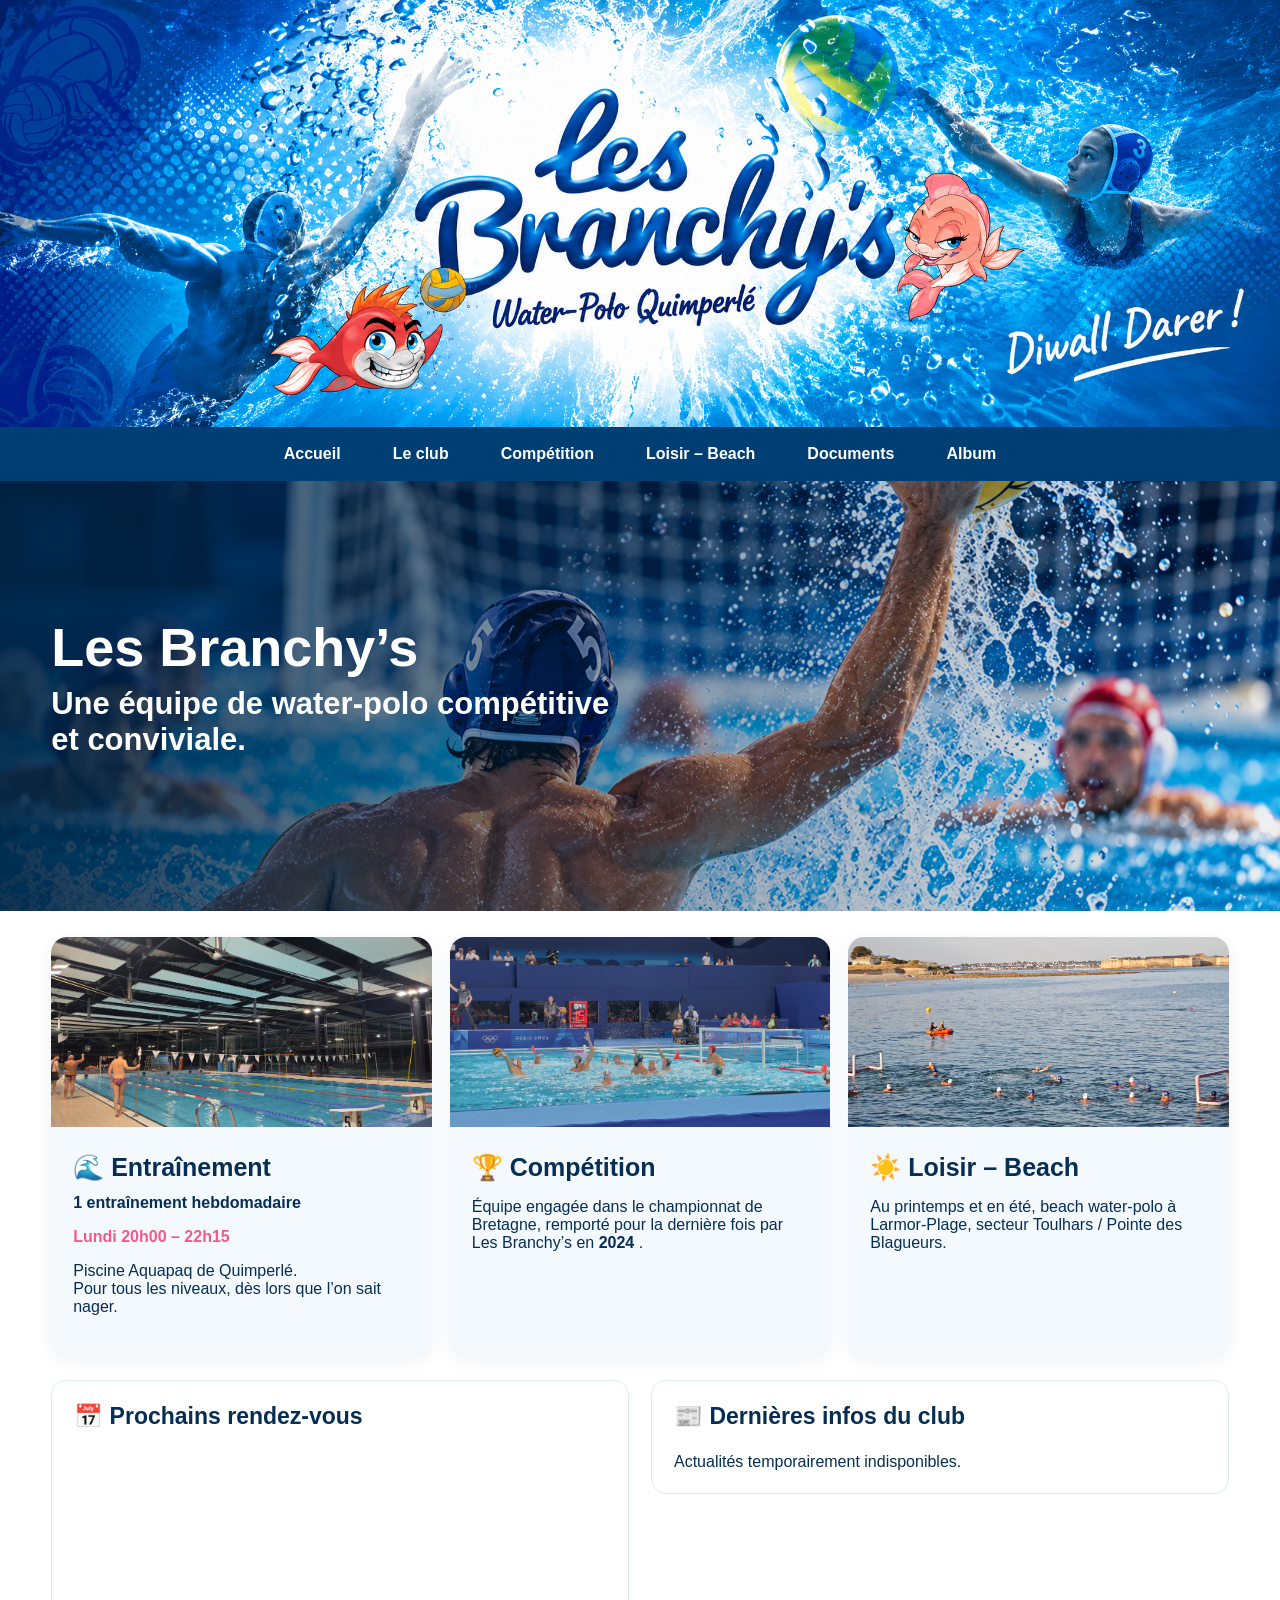
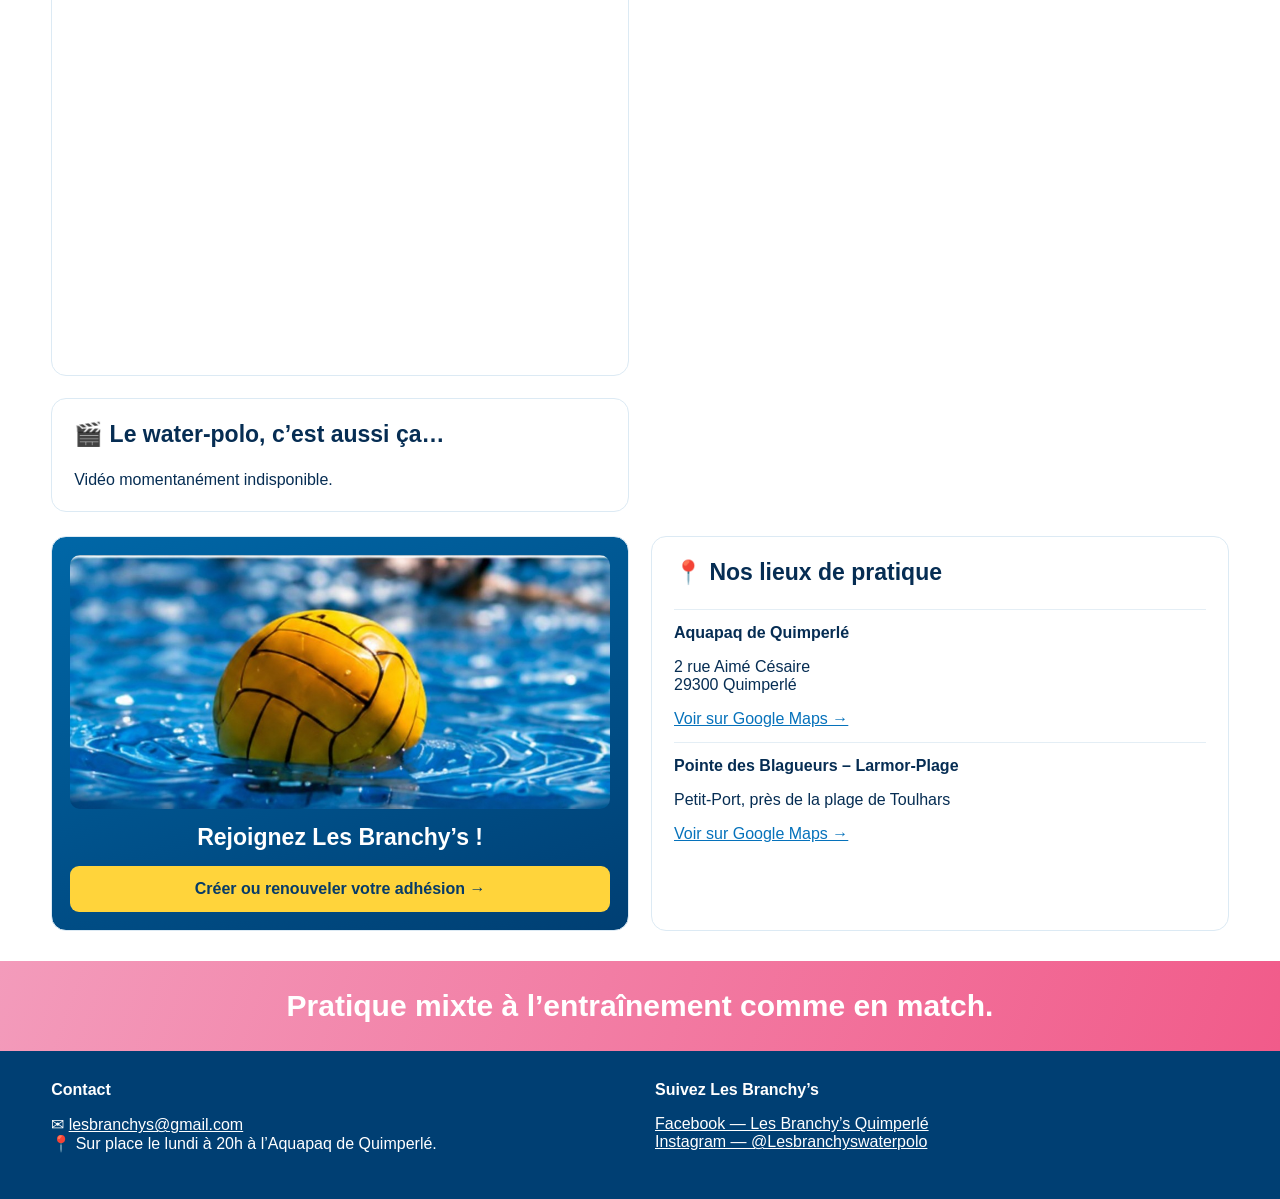
==== index.html @ c8ca09ff "Add files via upload" ====
<!DOCTYPE html>

<html lang="fr">
<head>
<meta charset="utf-8"/>
<meta content="width=device-width,initial-scale=1" name="viewport"/>
<title>
   Accueil | Les Branchy's
  </title>
<meta content="Les Branchy's, club de water-polo à Quimperlé." name="description"/>
<link href="style.css?v=8" rel="stylesheet"/>
<style>
   /* Actualités et agenda sur la page d'accueil */
.branchys-home-grid{display:grid;grid-template-columns:minmax(0,1fr) minmax(0,1fr);gap:22px;margin:24px 0;align-items:start}
.branchys-home-grid>.panel{min-width:0;box-sizing:border-box}
.branchys-calendar iframe{display:block;max-width:100%}
.branchys-left-column{display:flex;flex-direction:column;gap:22px;min-width:0}
.branchys-video-frame{width:100%;aspect-ratio:16/9;border:0;border-radius:10px;display:block}
.branchys-video-link{display:block;padding:22px;border-radius:10px;background:#edf5fb;color:#073c70;font-weight:700;text-align:center;overflow-wrap:anywhere}
.branchys-video-note{font-size:.92rem;color:#4d6275}
.branchys-news-entry{padding:14px 0;border-bottom:1px solid rgba(100,100,100,.18)}
.branchys-news-entry:last-child{border-bottom:0}
.branchys-news-date{font-size:.85rem;color:#a62672;font-weight:700;margin-bottom:5px}
.branchys-news-title{font-size:1.08rem;font-weight:750;margin:0 0 7px}
.branchys-news-text{margin:0;white-space:pre-line;overflow-wrap:anywhere;line-height:1.5}
@media(max-width:750px){.branchys-home-grid{grid-template-columns:minmax(0,1fr)}}
  
/* Carte adhésion compacte : moitié de la largeur originale */
.branchys-home-bottom{grid-template-columns:minmax(0,1fr) minmax(0,1fr);align-items:stretch}
.branchys-join-compact{width:100%;max-width:100%;justify-self:center;box-sizing:border-box;padding:18px;display:flex;flex-direction:column;align-items:stretch;text-align:center}
.branchys-join-compact h3{font-size:clamp(1.1rem,1.8vw,1.5rem);line-height:1.25;margin:14px 0}
.branchys-join-compact img{width:100%;height:165px;object-fit:cover;object-position:center;border-radius:10px}.branchys-join-compact .btn{display:inline-block;font-size:1rem;padding:13px 16px;line-height:1.3;white-space:normal;margin-top:auto}
@media(max-width:750px){.branchys-home-bottom{grid-template-columns:minmax(0,1fr)}.branchys-join-compact{width:100%;min-width:0}}
</style>
<meta content="website" property="og:type"/><meta content="fr_FR" property="og:locale"/><meta content="Les Branchy’s" property="og:site_name"/><meta content="Les Branchy’s – Water-Polo Quimperlé" property="og:title"/><meta content="Une équipe de water-polo compétitive et conviviale. Actualités, calendrier des matchs et inscriptions du club." property="og:description"/><meta content="https://lesbranchys.github.io/branchys-site/" property="og:url"/><meta content="https://lesbranchys.github.io/branchys-site/bandeau.png" property="og:image"/><meta content="Bandeau du club Les Branchy’s Water-Polo Quimperlé" property="og:image:alt"/><meta content="summary_large_image" name="twitter:card"/></head>
<body>
<div class="banner">
<img alt="Les Branchy’s Water-Polo Quimperlé, Diwall Darer !" src="bandeau.png?v=8"/>
</div>
<div class="top">
<div class="menu" onclick="menu()">
    ☰ Menu
   </div>
<nav class="nav">
<a href="index.html">
     Accueil
    </a>
<a href="club.html">
     Le club
    </a>
<a href="competition.html">
     Compétition
    </a>
<a href="loisir-beach.html">
     Loisir – Beach
    </a>
<a href="documents.html">
     Documents
    </a>
<a href="album.html">
     Album
    </a>
</nav>
</div>
<section class="hero">
<img alt="Joueur de water-polo tenant un ballon jaune" class="hero-photo" src="waterpolo-hero.png?v=8"/>
<div class="inner">
<h1>
     Les Branchy’s
    </h1>
<h2>
     Une équipe de water-polo compétitive et conviviale.
    </h2>
</div>
</section>
<main class="wrap">
<section class="cards">
<article class="card">
<img src="aquapaq.jpg?v=2"/>
<div class="txt">
<h3>
       🌊 Entraînement
      </h3>
<b>
       1 entraînement hebdomadaire
      </b>
<p class="pink">
       Lundi 20h00 – 22h15
      </p>
<p>
       Piscine Aquapaq de Quimperlé.
       <br/>
       Pour tous les niveaux, dès lors que l’on sait nager.
      </p>
</div>
</article>
<article class="card">
<img src="competition.jpg"/>
<div class="txt">
<h3>
       🏆 Compétition
      </h3>
<p>
       Équipe engagée dans le championnat de Bretagne, remporté pour la dernière fois par Les Branchy’s en
       <b>
        2024
       </b>
       .
      </p>
</div>
</article>
<article class="card">
<img src="plage.jpg"/>
<div class="txt">
<h3>
       ☀️ Loisir – Beach
      </h3>
<p>
       Au printemps et en été, beach water-polo à Larmor-Plage, secteur Toulhars / Pointe des Blagueurs.
      </p>
</div>
</article>
</section>
<section aria-label="Agenda et actualités" class="branchys-home-grid">
<div class="branchys-left-column">
<div class="panel branchys-calendar">
<h3>
      📅 Prochains rendez-vous
     </h3>
<iframe frameborder="0" scrolling="no" src="https://calendar.google.com/calendar/embed?src=cc6bb957d49f43c513a19305d1d5841eb3490ba3ffa5522769a342008bbf7cd6%40group.calendar.google.com&amp;src=lesbranchyswaterpolo%40gmail.com&amp;src=8979f59ed04fa400fa4c501b116ac95189510b73162f3433ba247147668f9b33%40group.calendar.google.com&amp;ctz=Europe%2FParis&amp;mode=AGENDA" style="border:0;width:100%;height:500px;" title="Calendrier des Branchys">
</iframe>
</div>
<div class="panel branchys-video">
<h3>🎬 Le water-polo, c’est aussi ça…</h3>
<div id="branchys-video-content" aria-live="polite">Vidéo à venir.</div>
</div>
</div>
<div class="panel branchys-news">
<h3>
      📰 Dernières infos du club
     </h3>
<div aria-live="polite" id="branchys-actualites">
<p>
       Chargement des actualités…
      </p>
</div>
</div>
</section>
<section aria-label="Adhésion et lieux de pratique" class="branchys-home-grid branchys-home-bottom">
<div class="panel join branchys-join-compact">
<img alt="Ballon de water-polo" src="branchys-ballon-compact.jpg" style="display:block;width:100%;height:auto;border-radius:10px;"/>
<h3>
      Rejoignez Les Branchy’s !
     </h3>
<a class="btn" href="https://www.helloasso.com/associations/les-branchy-s/adhesions/les-branch-ys-adhesion-2026" rel="noopener noreferrer" target="_blank">
      Créer ou renouveler votre adhésion →
     </a>
</div>
<div class="panel">
<h3>
      📍 Nos lieux de pratique
     </h3>
<div class="place">
<b>
       Aquapaq de Quimperlé
      </b>
<p>
       2 rue Aimé Césaire
       <br/>
       29300 Quimperlé
      </p>
<a href="https://www.google.com/maps/search/?api=1&amp;query=Aquapaq+Quimperle+2+rue+Aime+Cesaire+29300">
       Voir sur Google Maps →
      </a>
</div>
<div class="place">
<b>
       Pointe des Blagueurs – Larmor-Plage
      </b>
<p>
       Petit-Port, près de la plage de Toulhars
      </p>
<a href="https://www.google.com/maps/search/?api=1&amp;query=Pointe+des+Blagueurs+Larmor-Plage">
       Voir sur Google Maps →
      </a>
</div>
</div>
</section>
</main>
<div class="mixed">
   Pratique mixte à l’entraînement comme en match.
  </div>
<footer class="footer">
<div class="wrap cols">
<div>
<b>
      Contact
     </b>
<p>
      ✉
      <a href="mailto:lesbranchys@gmail.com">
       lesbranchys@gmail.com
      </a>
<br/>
      📍 Sur place le lundi à 20h à l’Aquapaq de Quimperlé.
     </p>
</div>
<div>
<b>
      Suivez Les Branchy’s
     </b>
<p>
<a href="https://www.facebook.com/lesbranchysWaterpolo?locale=fr_FR">
       Facebook — Les Branchy’s Quimperlé
      </a>
<br/>
<a href="https://www.instagram.com/lesbranchyswaterpolo/">
       Instagram — @Lesbranchyswaterpolo
      </a>
</p>
</div>
</div>
</footer>
<script src="app.js">
</script>
<script>
   (function(){
  const csvUrl = "https://docs.google.com/spreadsheets/d/e/2PACX-1vT_cZ9el5erP-Glz84jZu7HOMi7G7jpP3VQK6KBHG9PSjyFvju4r_BSxWr7MssyIRYAQWq7N_3bVdvf/pub?gid=0&single=true&output=csv";
  const box = document.getElementById('branchys-actualites');
  if (!box) return;
  function parseCSV(s){
    s=s.replace(/^\uFEFF/, ''); const rows=[];let row=[],cell='',quoted=false;
    for(let i=0;i<s.length;i++){
      const c=s[i];
      if(c==='"') {if(quoted && s[i+1]==='"'){cell+='"';i++;}else quoted=!quoted;}
      else if(c===',' && !quoted){row.push(cell);cell='';}
      else if((c==='\n'||c==='\r')&&!quoted){if(c==='\r'&&s[i+1]==='\n')i++;row.push(cell);if(row.some(x=>x.trim()))rows.push(row);row=[];cell='';}
      else cell+=c;
    }
    row.push(cell);if(row.some(x=>x.trim()))rows.push(row);return rows;
  }
  function dateValue(s){
    const m=String(s).trim().match(/^(\d{1,2})[\/.-](\d{1,2})[\/.-](\d{4})$/);
    if(m)return new Date(+m[3],+m[2]-1,+m[1]).getTime();
    const t=Date.parse(s);return Number.isNaN(t)?0:t;
  }
  fetch(csvUrl,{cache:'no-store'}).then(r=>{if(!r.ok)throw Error('HTTP '+r.status);return r.text()}).then(csv=>{
    const rows=parseCSV(csv);if(!rows.length)throw Error('Feuille vide');
    const headers=rows.shift().map(h=>h.trim().toLowerCase());
    const find=(key)=>headers.findIndex(h=>h.normalize('NFD').replace(/[\u0300-\u036f]/g,'')===key);
    const di=find('date'),ti=find('titre'),xi=find('texte');
    if(di<0||ti<0||xi<0)throw Error('Colonnes Date, Titre, Texte manquantes');
    const items=rows.map(r=>({date:(r[di]||'').trim(),title:(r[ti]||'').trim(),body:(r[xi]||'').trim()})).filter(x=>x.title||x.body).sort((a,b)=>dateValue(b.date)-dateValue(a.date)).slice(0,5);
    box.replaceChildren();
    if(!items.length){box.textContent='Les prochaines informations du club seront publiées ici.';return;}
    for(const item of items){
      const article=document.createElement('article');article.className='branchys-news-entry';
      if(item.date){const d=document.createElement('div');d.className='branchys-news-date';d.textContent=item.date;article.append(d);}
      if(item.title){const t=document.createElement('h4');t.className='branchys-news-title';t.textContent=item.title;article.append(t);}
      if(item.body){const b=document.createElement('p');b.className='branchys-news-text';b.textContent=item.body;article.append(b);}
      box.append(article);
    }
  }).catch(err=>{console.warn('Actualités Branchys:',err);box.textContent='Actualités temporairement indisponibles.';});
})();
  </script>
<script>
/* La vidéo affichée se change dans le fichier video-du-moment.json sur GitHub. */
(async function(){
  const box=document.getElementById('branchys-video-content');
  if(!box)return;
  try{
    const response=await fetch('video-du-moment.json',{cache:'no-store'});
    if(!response.ok)throw Error('Fichier vidéo introuvable');
    const data=await response.json();
    const url=(data.url||'').trim();
    if(!url){box.textContent='Une nouvelle vidéo sera bientôt publiée ici.';return;}
    const u=new URL(url);
    let id='';
    if(['youtube.com','www.youtube.com','m.youtube.com'].includes(u.hostname)){
      if(u.pathname==='/watch')id=u.searchParams.get('v')||'';
      else if(u.pathname.startsWith('/shorts/')||u.pathname.startsWith('/embed/'))id=u.pathname.split('/')[2]||'';
    }else if(u.hostname==='youtu.be'||u.hostname==='www.youtu.be')id=u.pathname.slice(1).split('/')[0];
    box.replaceChildren();
    if(id && /^[a-zA-Z0-9_-]{11}$/.test(id)){
      const frame=document.createElement('iframe');
      frame.className='branchys-video-frame';
      frame.src='https://www.youtube-nocookie.com/embed/'+id;
      frame.title='Vidéo du club Les Branchy’s';
      frame.loading='lazy';
      frame.allow='accelerometer; autoplay; clipboard-write; encrypted-media; gyroscope; picture-in-picture; web-share';
      frame.allowFullscreen=true;
      box.append(frame);
    }else if(['instagram.com','www.instagram.com'].includes(u.hostname)){
      const a=document.createElement('a');a.className='branchys-video-link';a.href=url;a.target='_blank';a.rel='noopener noreferrer';
      a.textContent='▶ Voir la vidéo sur Instagram';box.append(a);
    }else{
      const a=document.createElement('a');a.className='branchys-video-link';a.href=url;a.target='_blank';a.rel='noopener noreferrer';
      a.textContent='▶ Regarder la vidéo';box.append(a);
    }
  }catch(e){box.textContent='Vidéo momentanément indisponible.';console.warn('Vidéo Branchys:',e);}
})();
</script>
</body>
</html>
---- style.css ----
:root{--blue:#003f73;--blue2:#0067a7;--pink:#f15b8a;--yellow:#ffd43b;--ink:#062d53;--pale:#f4f9fd}*{box-sizing:border-box}body{margin:0;font-family:Arial,Helvetica,sans-serif;color:var(--ink);background:white}a{color:inherit}.top{background:var(--blue);position:sticky;top:0;z-index:20}.nav{max-width:1180px;margin:auto;display:flex;align-items:center;justify-content:center;gap:8px;min-height:54px}.nav a{color:white;text-decoration:none;font-weight:700;padding:18px 22px}.nav a:hover,.nav a.active{background:#0c6ca5}.menu{display:none;color:white;font-size:26px;padding:12px 18px;cursor:pointer}.banner{width:100%;max-width:1400px;margin:auto;aspect-ratio:3 / 1;background:url('bandeau.png') center/contain no-repeat;background-color:#d9f2fb}.hero{background:linear-gradient(90deg,rgba(0,36,67,.92) 0%,rgba(0,36,67,.55) 38%,rgba(0,36,67,.05) 70%),url('waterpolo-hero.png') center 58%/cover no-repeat;min-height:430px;display:flex;align-items:center}.hero .inner{width:min(1180px,92%);margin:auto;color:white}.hero h1{font-size:54px;margin:0 0 8px}.hero h2{font-size:31px;max-width:590px;margin:0 0 18px}.hero p{font-size:19px;line-height:1.5;max-width:500px}.wrap{width:min(1180px,92%);margin:auto}.cards{display:grid;grid-template-columns:repeat(3,1fr);gap:18px;margin:26px auto}.card{background:var(--pale);border-radius:16px;overflow:hidden;box-shadow:0 5px 18px #003f7312}.card img{width:100%;height:190px;object-fit:cover}.card .txt{padding:22px}.card h3{font-size:25px;margin:0 0 12px}.pink{color:var(--pink);font-weight:800}.grid2{display:grid;grid-template-columns:1.3fr .8fr 1fr;gap:18px;margin:28px auto}.panel{border:1px solid #dceaf4;border-radius:15px;padding:22px;background:white}.panel h3{margin-top:0;font-size:23px}.event{display:grid;grid-template-columns:78px 1fr;gap:14px;padding:14px 0;border-top:1px solid #e4eef5}.date{background:#edf6fc;border-radius:10px;text-align:center;padding:8px;font-weight:800}.join{background:linear-gradient(160deg,#0067a7,#003f73);color:white}.btn{display:inline-block;background:var(--yellow);color:#073b67;text-decoration:none;font-weight:800;border-radius:9px;padding:14px 18px;margin-top:10px}.place{padding:14px 0;border-top:1px solid #e4eef5}.place a{color:#0672bb}.mixed{margin-top:30px;background:linear-gradient(110deg,#f39bbb,#f15b8a);color:white;text-align:center;font-size:30px;font-weight:800;padding:28px}.footer{background:#003f73;color:white;padding:30px 0}.footer .cols{display:grid;grid-template-columns:1fr 1fr;gap:30px}.footer a{color:white}.pagehead{background:#eaf6fc;padding:48px 0}.pagehead h1{font-size:42px;margin:0}.content{padding:35px 0 60px;line-height:1.65}.content h2{color:var(--blue)}.gallery{display:grid;grid-template-columns:repeat(3,1fr);gap:14px}.gallery img{width:100%;height:250px;object-fit:cover;border-radius:12px}.doc{padding:16px;border:1px solid #dceaf4;border-radius:10px;margin:10px 0}.small{font-size:14px;opacity:.85}@media(max-width:800px){.banner{width:100%;aspect-ratio:3 / 1}.menu{display:block}.nav{display:none;flex-direction:column;align-items:stretch}.nav.open{display:flex}.nav a{padding:13px 20px}.hero{min-height:420px}.hero h1{font-size:39px}.hero h2{font-size:25px}.cards,.grid2,.footer .cols,.gallery{grid-template-columns:1fr}.card img{height:220px}.mixed{font-size:23px}.top{position:relative}}

/* V8 : images HTML plutôt que fonds CSS, contrôle explicite de leur affichage */
.banner{height:auto!important;aspect-ratio:auto!important;background:none!important;max-width:1400px;margin:auto;line-height:0}.banner img{display:block;width:100%;height:auto;object-fit:contain}.hero{position:relative;isolation:isolate;background:linear-gradient(90deg,#143c5d,#c6d1dc)!important;overflow:hidden}.hero-photo{position:absolute;inset:0;width:100%;height:100%;object-fit:cover;z-index:-2}.hero:before{content:"";position:absolute;inset:0;background:linear-gradient(90deg,rgba(0,36,67,.92),rgba(0,36,67,.45) 45%,rgba(0,36,67,.06));z-index:-1}.hero .inner{position:relative;z-index:1}
.banner img { display: block !important; width: 100% !important; height: auto !important; opacity: 1 !important; visibility: visible !important; }
.hero-photo { position: absolute !important; inset: 0 !important; width: 100% !important; height: 100% !important; object-fit: cover !important; z-index: 0 !important; opacity: 1 !important; visibility: visible !important; }
.hero::before { z-index: 1 !important; pointer-events: none; }
.hero .inner { position: relative !important; z-index: 2 !important; }
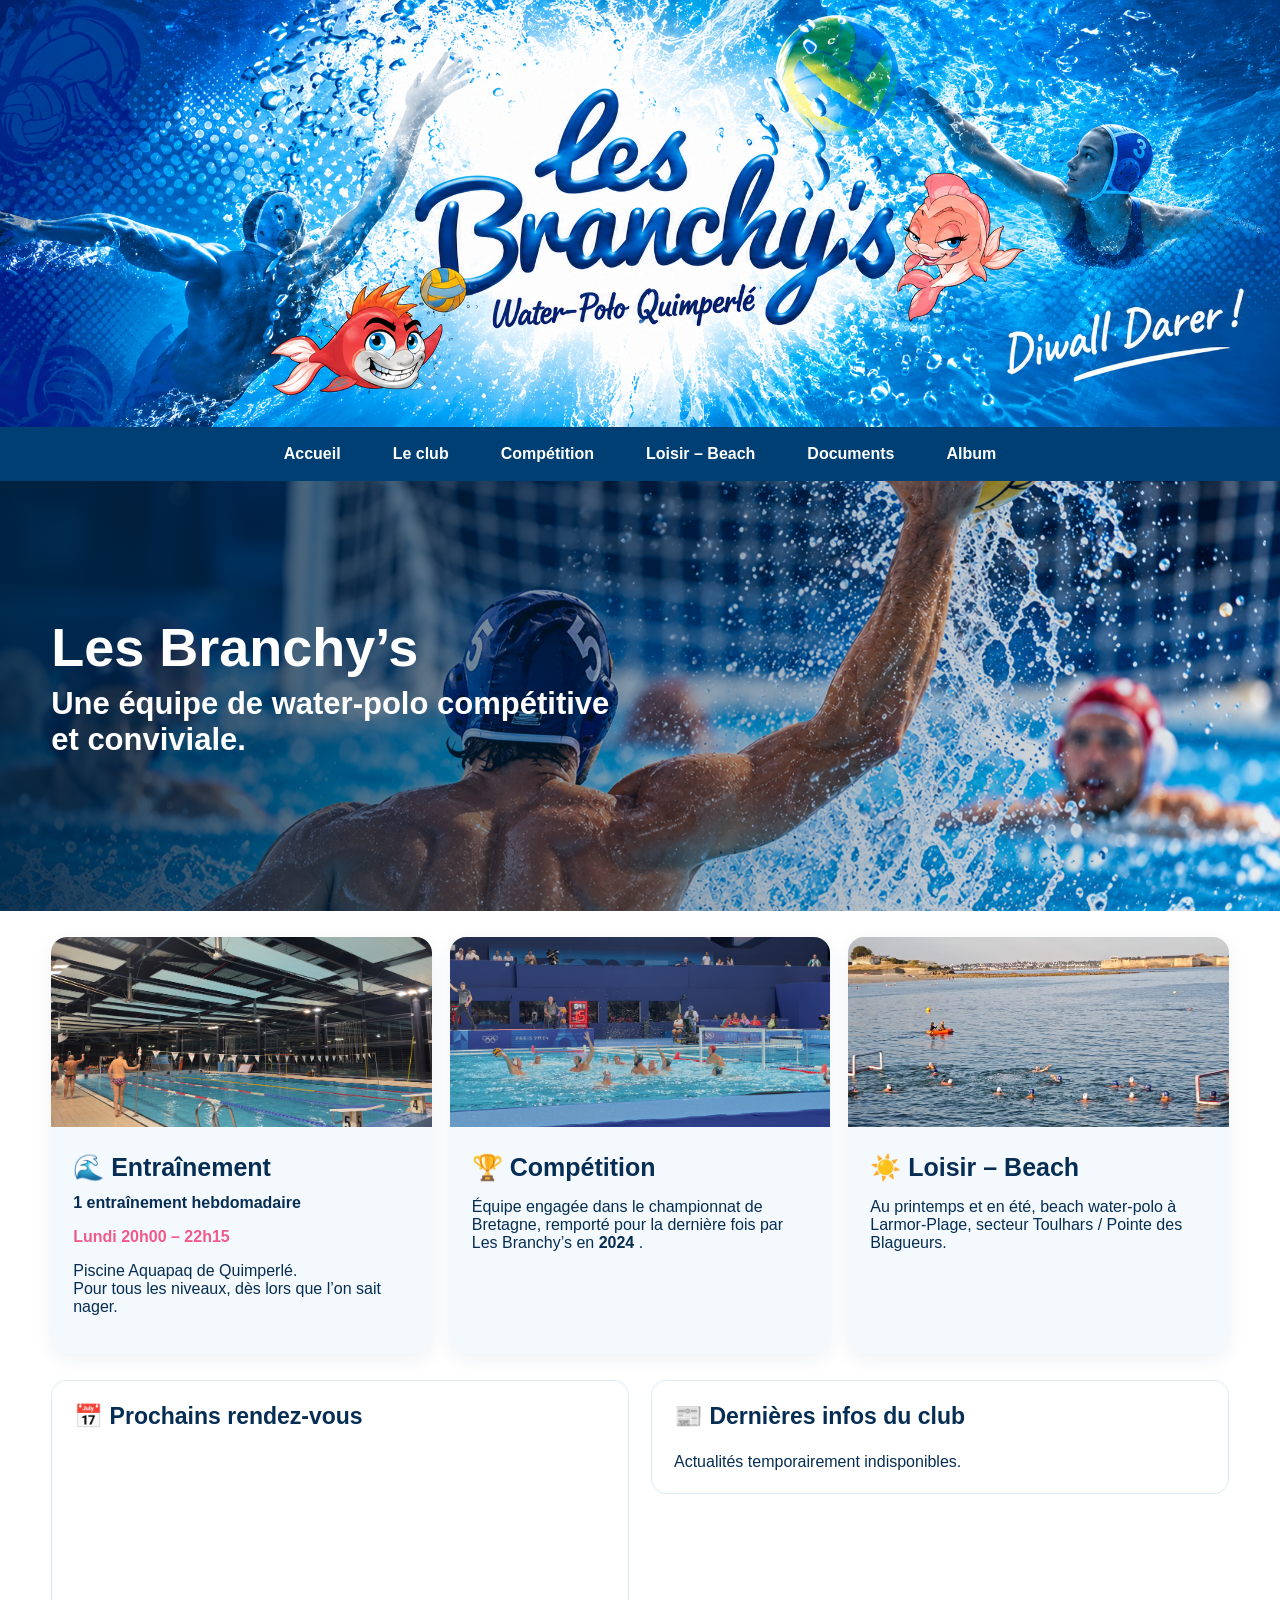
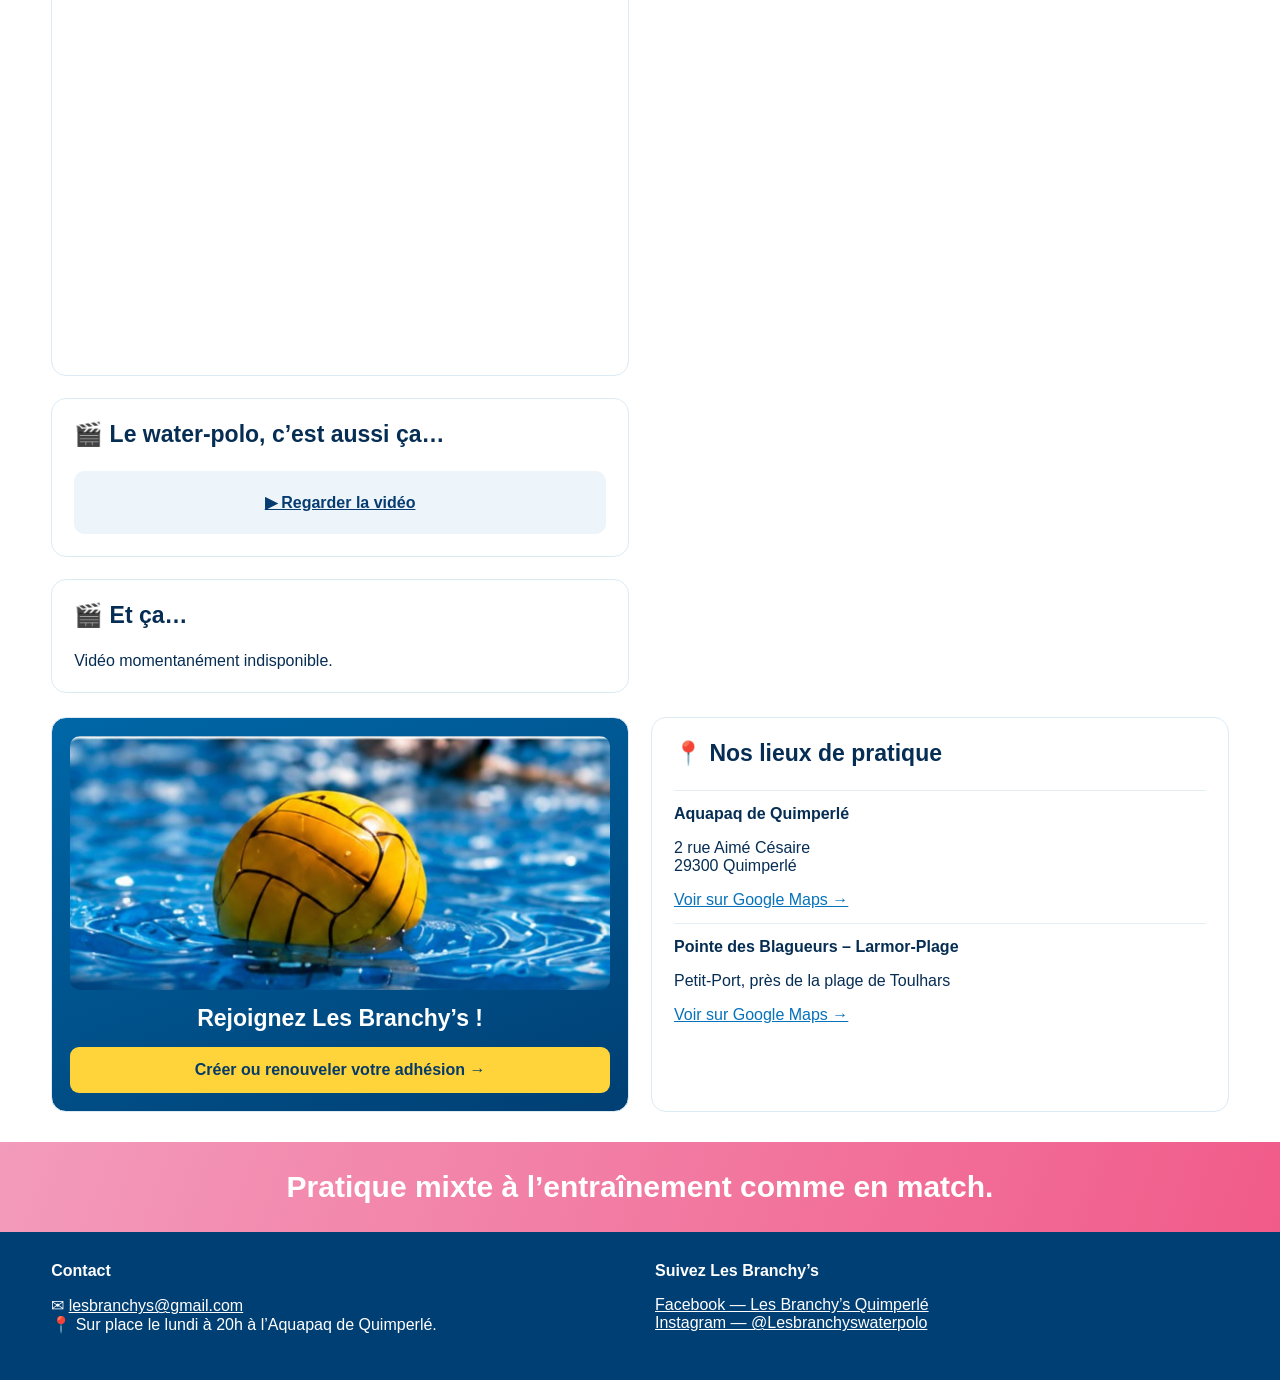
==== commit 1bc448ff: "Add files via upload" ====
--- a/index.html
+++ b/index.html
@@ -133,6 +133,10 @@
 <div class="panel branchys-video">
 <h3>🎬 Le water-polo, c’est aussi ça…</h3>
 <div id="branchys-video-content" aria-live="polite">Vidéo à venir.</div>
+</div>
+<div class="panel branchys-video">
+<h3>🎬 Et ça…</h3>
+<div id="branchys-video-content-2" aria-live="polite">Vidéo à venir.</div>
 </div>
 </div>
 <div class="panel branchys-news">
@@ -300,5 +304,42 @@
   }catch(e){box.textContent='Vidéo momentanément indisponible.';console.warn('Vidéo Branchys:',e);}
 })();
 </script>
+<script>
+/* La deuxième vidéo se change dans le fichier video-et-ca.json sur GitHub. */
+(async function(){
+  const box=document.getElementById('branchys-video-content-2');
+  if(!box)return;
+  try{
+    const response=await fetch('video-et-ca.json',{cache:'no-store'});
+    if(!response.ok)throw Error('Fichier vidéo introuvable');
+    const data=await response.json();
+    const url=(data.url||'').trim();
+    if(!url){box.textContent='Une nouvelle vidéo sera bientôt publiée ici.';return;}
+    const u=new URL(url);
+    let id='';
+    if(['youtube.com','www.youtube.com','m.youtube.com'].includes(u.hostname)){
+      if(u.pathname==='/watch')id=u.searchParams.get('v')||'';
+      else if(u.pathname.startsWith('/shorts/')||u.pathname.startsWith('/embed/'))id=u.pathname.split('/')[2]||'';
+    }else if(u.hostname==='youtu.be'||u.hostname==='www.youtu.be')id=u.pathname.slice(1).split('/')[0];
+    box.replaceChildren();
+    if(id && /^[a-zA-Z0-9_-]{11}$/.test(id)){
+      const frame=document.createElement('iframe');
+      frame.className='branchys-video-frame';
+      frame.src='https://www.youtube-nocookie.com/embed/'+id;
+      frame.title='Vidéo du club Les Branchy’s';
+      frame.loading='lazy';
+      frame.allow='accelerometer; autoplay; clipboard-write; encrypted-media; gyroscope; picture-in-picture; web-share';
+      frame.allowFullscreen=true;
+      box.append(frame);
+    }else if(['instagram.com','www.instagram.com'].includes(u.hostname)){
+      const a=document.createElement('a');a.className='branchys-video-link';a.href=url;a.target='_blank';a.rel='noopener noreferrer';
+      a.textContent='▶ Voir la vidéo sur Instagram';box.append(a);
+    }else{
+      const a=document.createElement('a');a.className='branchys-video-link';a.href=url;a.target='_blank';a.rel='noopener noreferrer';
+      a.textContent='▶ Regarder la vidéo';box.append(a);
+    }
+  }catch(e){box.textContent='Vidéo momentanément indisponible.';console.warn('Vidéo Branchys:',e);}
+})();
+</script>
 </body>
 </html>
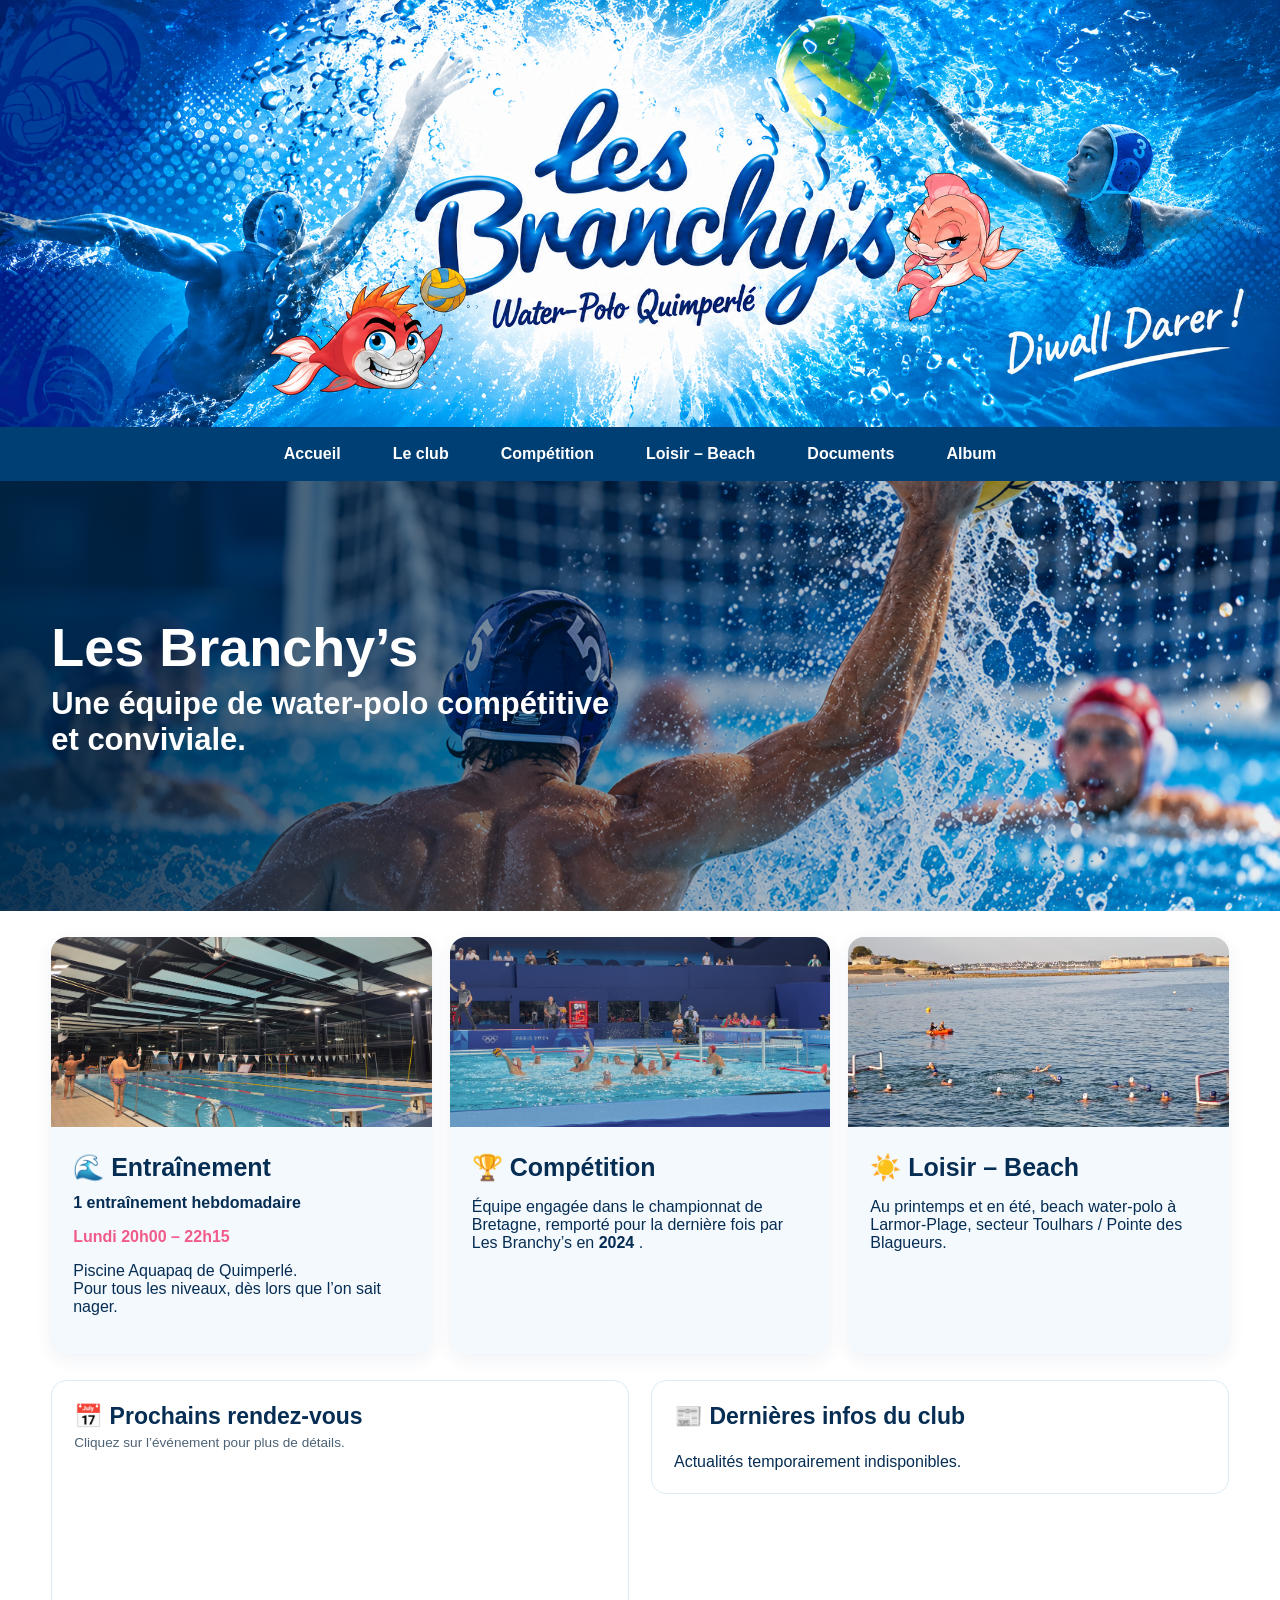
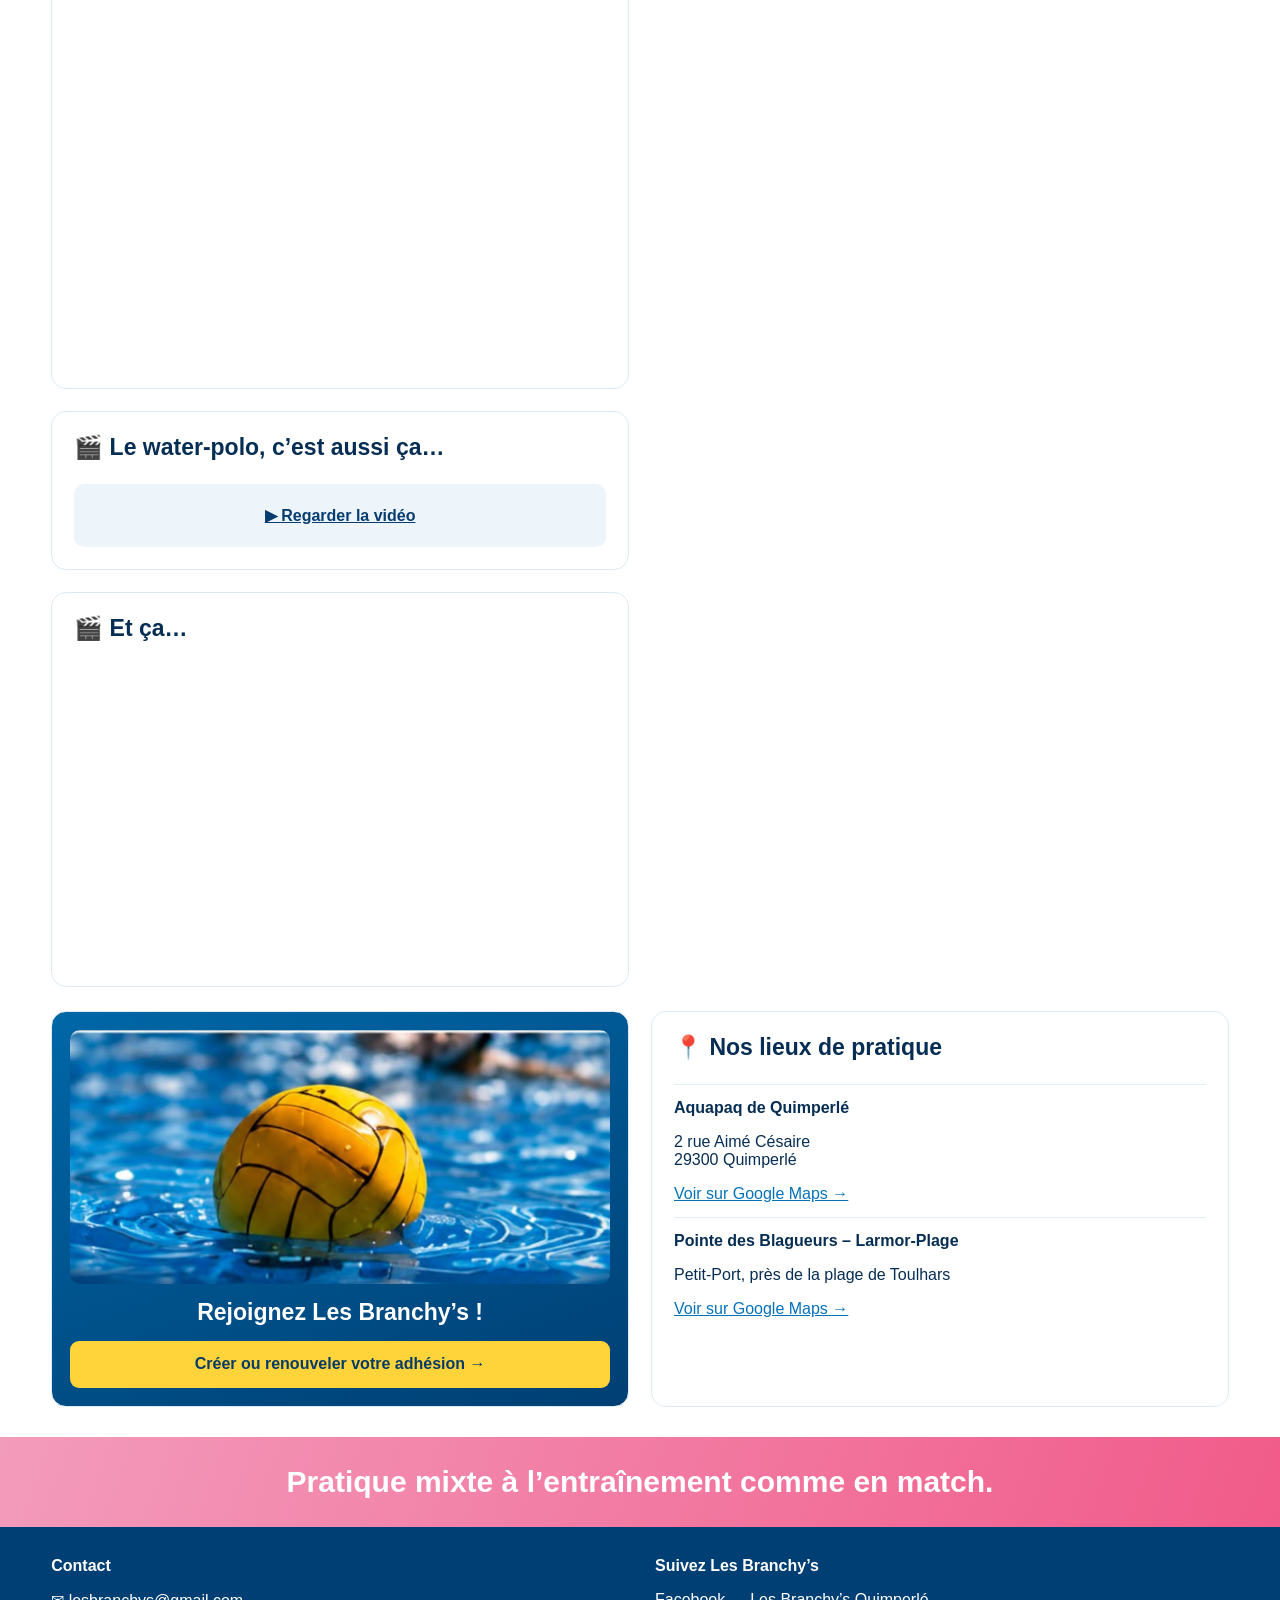
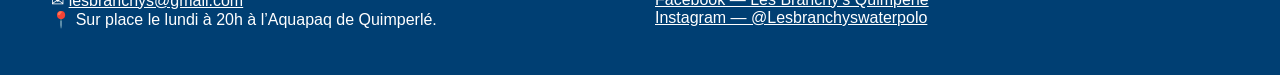
==== commit 136f5f45: "Add files via upload" ====
--- a/index.html
+++ b/index.html
@@ -14,6 +14,14 @@
 .branchys-home-grid{display:grid;grid-template-columns:minmax(0,1fr) minmax(0,1fr);gap:22px;margin:24px 0;align-items:start}
 .branchys-home-grid>.panel{min-width:0;box-sizing:border-box}
 .branchys-calendar iframe{display:block;max-width:100%}
+.branchys-calendar-heading{display:flex;align-items:baseline;flex-wrap:wrap;column-gap:12px;row-gap:4px;margin:0 0 14px}
+.branchys-calendar-heading h3{margin:0}
+.branchys-calendar-hint{font-size:.85rem;font-weight:500;color:#4d6275;line-height:1.35;display:inline-block;transform-origin:left center;animation:branchys-calendar-pulse 2s ease-in-out infinite}
+@keyframes branchys-calendar-pulse{
+  0%,100%{transform:scale(1)}
+  50%{transform:scale(1.12)}
+}
+@media(prefers-reduced-motion:reduce){.branchys-calendar-hint{animation:none}}
 .branchys-left-column{display:flex;flex-direction:column;gap:22px;min-width:0}
 .branchys-video-frame{width:100%;aspect-ratio:16/9;border:0;border-radius:10px;display:block}
 .branchys-video-link{display:block;padding:22px;border-radius:10px;background:#edf5fb;color:#073c70;font-weight:700;text-align:center;overflow-wrap:anywhere}
@@ -124,9 +132,10 @@
 <section aria-label="Agenda et actualités" class="branchys-home-grid">
 <div class="branchys-left-column">
 <div class="panel branchys-calendar">
-<h3>
-      📅 Prochains rendez-vous
-     </h3>
+<div class="branchys-calendar-heading">
+<h3>📅 Prochains rendez-vous</h3>
+<span class="branchys-calendar-hint">Cliquez sur l’événement pour plus de détails.</span>
+</div>
 <iframe frameborder="0" scrolling="no" src="https://calendar.google.com/calendar/embed?src=cc6bb957d49f43c513a19305d1d5841eb3490ba3ffa5522769a342008bbf7cd6%40group.calendar.google.com&amp;src=lesbranchyswaterpolo%40gmail.com&amp;src=8979f59ed04fa400fa4c501b116ac95189510b73162f3433ba247147668f9b33%40group.calendar.google.com&amp;ctz=Europe%2FParis&amp;mode=AGENDA" style="border:0;width:100%;height:500px;" title="Calendrier des Branchys">
 </iframe>
 </div>
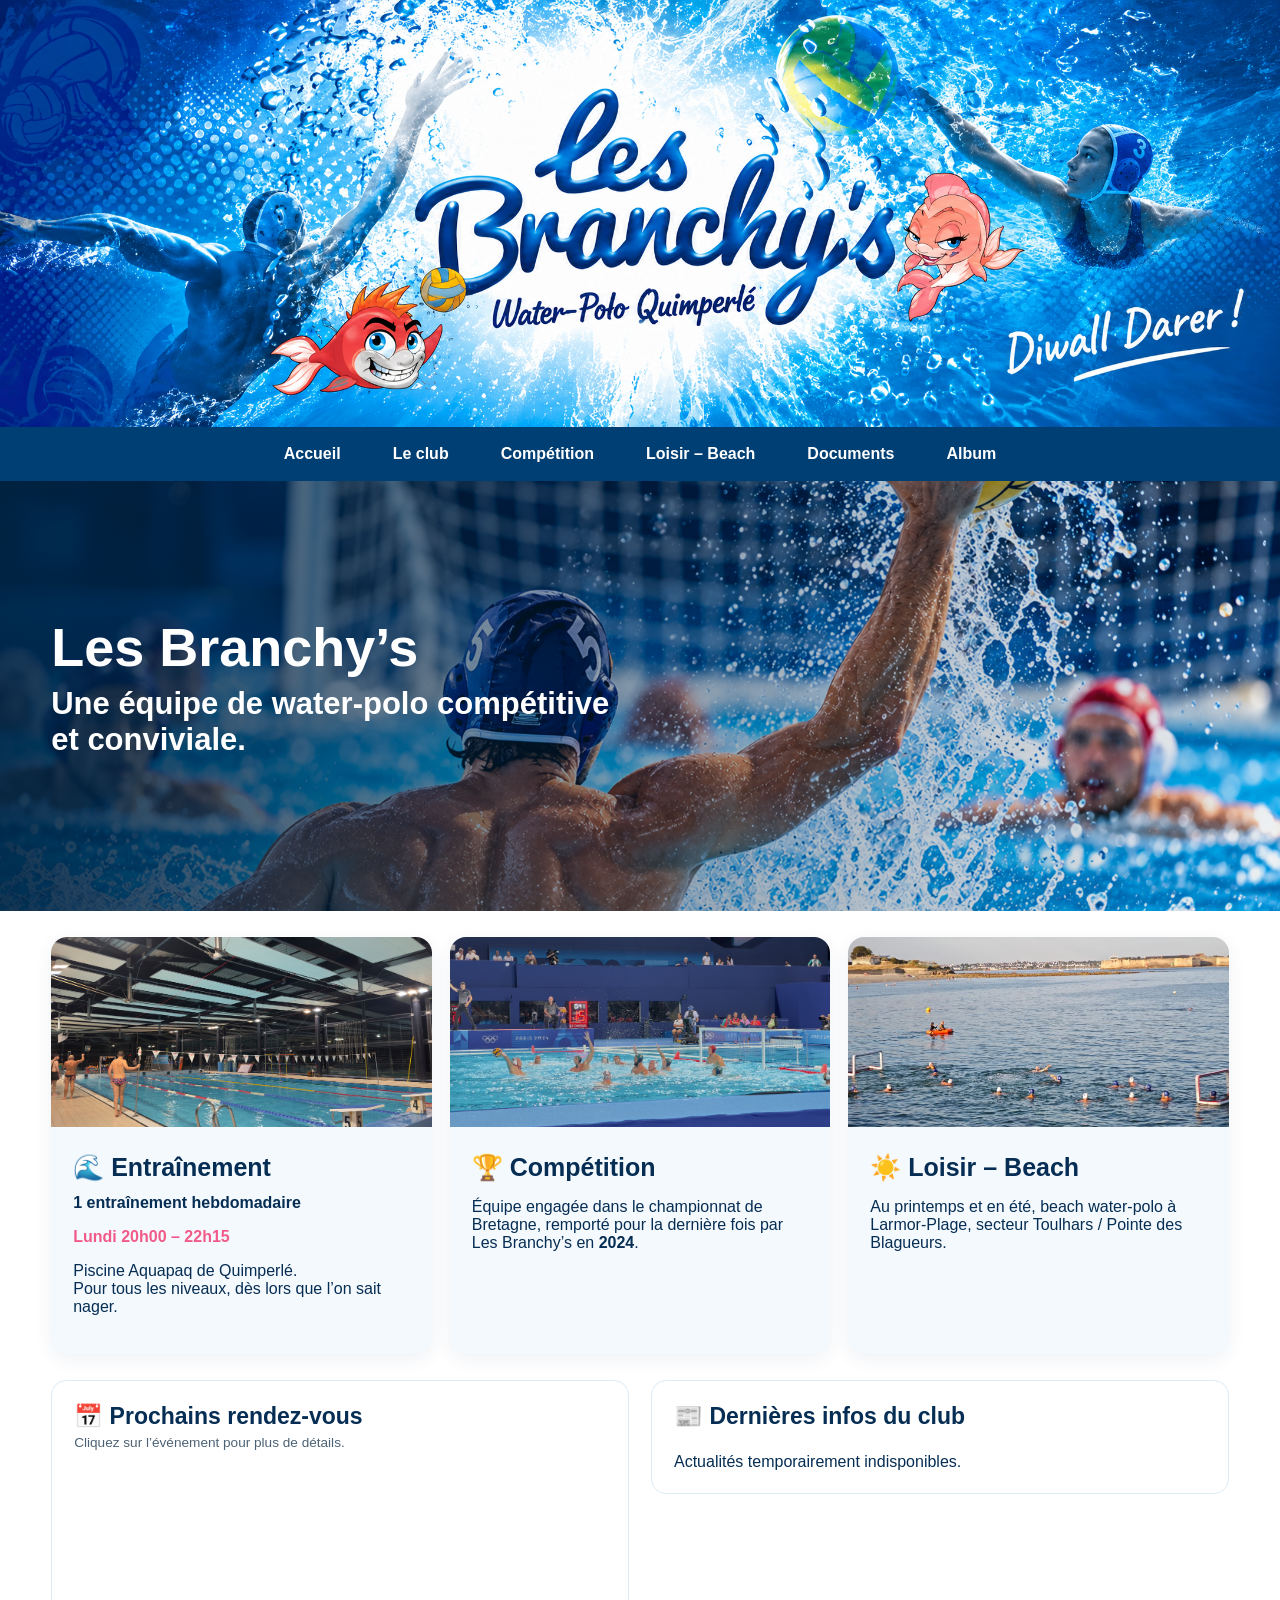
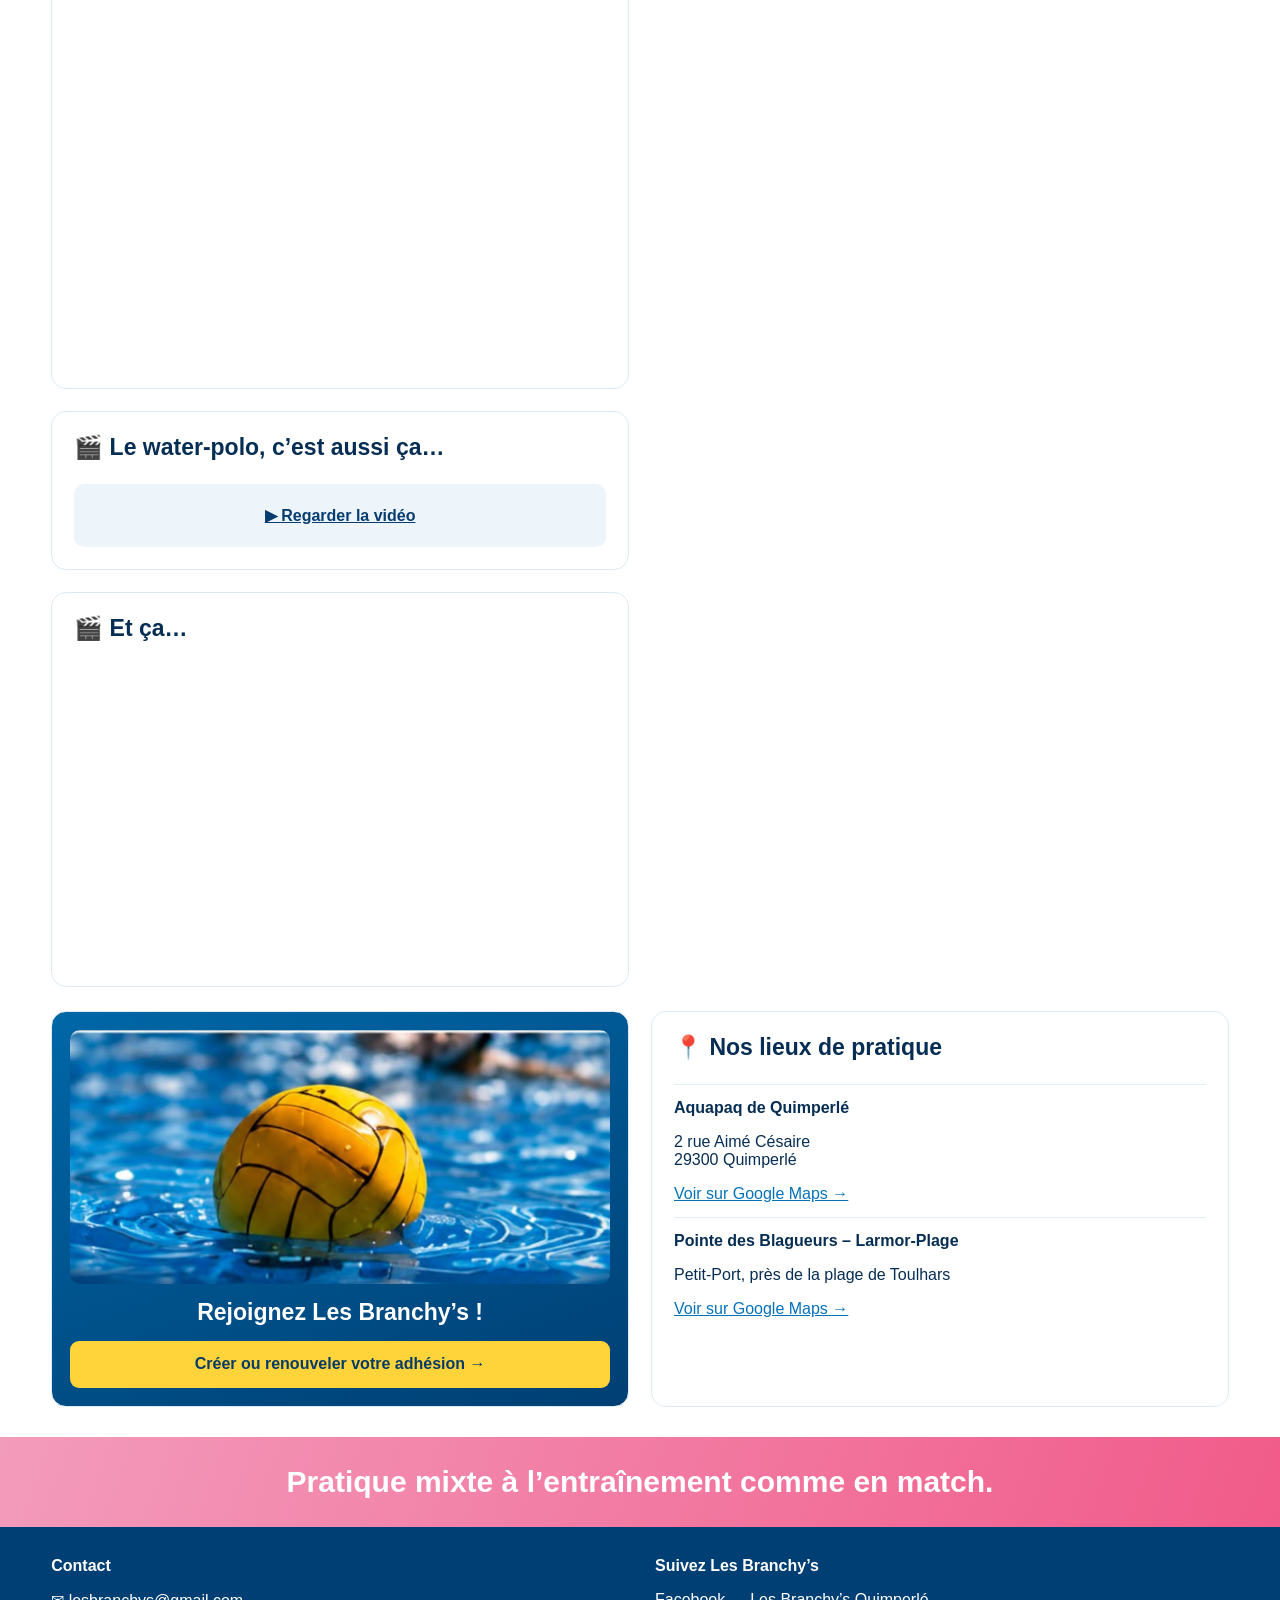
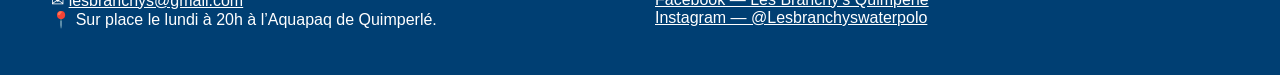
==== commit 0d1424a0: "Add files via upload" ====
--- a/index.html
+++ b/index.html
@@ -1,26 +1,20 @@
 <!DOCTYPE html>
-
 <html lang="fr">
 <head>
 <meta charset="utf-8"/>
 <meta content="width=device-width,initial-scale=1" name="viewport"/>
-<title>
-   Accueil | Les Branchy's
-  </title>
+<title>Accueil | Les Branchy's</title>
 <meta content="Les Branchy's, club de water-polo à Quimperlé." name="description"/>
 <link href="style.css?v=8" rel="stylesheet"/>
 <style>
-   /* Actualités et agenda sur la page d'accueil */
+/* Actualités et agenda sur la page d'accueil */
 .branchys-home-grid{display:grid;grid-template-columns:minmax(0,1fr) minmax(0,1fr);gap:22px;margin:24px 0;align-items:start}
 .branchys-home-grid>.panel{min-width:0;box-sizing:border-box}
 .branchys-calendar iframe{display:block;max-width:100%}
 .branchys-calendar-heading{display:flex;align-items:baseline;flex-wrap:wrap;column-gap:12px;row-gap:4px;margin:0 0 14px}
 .branchys-calendar-heading h3{margin:0}
 .branchys-calendar-hint{font-size:.85rem;font-weight:500;color:#4d6275;line-height:1.35;display:inline-block;transform-origin:left center;animation:branchys-calendar-pulse 2s ease-in-out infinite}
-@keyframes branchys-calendar-pulse{
-  0%,100%{transform:scale(1)}
-  50%{transform:scale(1.12)}
-}
+@keyframes branchys-calendar-pulse{0%,100%{transform:scale(1)}50%{transform:scale(1.12)}}
 @media(prefers-reduced-motion:reduce){.branchys-calendar-hint{animation:none}}
 .branchys-left-column{display:flex;flex-direction:column;gap:22px;min-width:0}
 .branchys-video-frame{width:100%;aspect-ratio:16/9;border:0;border-radius:10px;display:block}
@@ -30,223 +24,114 @@
 .branchys-news-entry:last-child{border-bottom:0}
 .branchys-news-date{font-size:.85rem;color:#a62672;font-weight:700;margin-bottom:5px}
 .branchys-news-title{font-size:1.08rem;font-weight:750;margin:0 0 7px}
-.branchys-news-text{margin:0;white-space:pre-line;overflow-wrap:anywhere;line-height:1.5}
+.branchys-news-text{margin:0;white-space:normal;overflow-wrap:anywhere;line-height:1.55}
+/* Mise en forme des textes saisis dans Google Sheets avec la syntaxe Markdown. */
+.branchys-news-text p{margin:.35em 0 .85em}
+.branchys-news-text h4{font-size:1.15rem;color:#a62672;font-weight:800;margin:1.1em 0 .45em;line-height:1.3}
+.branchys-news-text h5{font-size:1.08rem;font-weight:750;margin:1em 0 .4em;line-height:1.35}
+.branchys-news-text h6{font-size:1rem;font-weight:750;margin:.85em 0 .35em;line-height:1.4}
+.branchys-news-text strong{font-weight:800}
+.branchys-news-text ul{margin:.4em 0 1em;padding-left:1.35em}
+.branchys-news-text li{margin:.3em 0}
+.branchys-news-text hr{border:0;border-top:1px solid rgba(100,100,100,.22);margin:1.2em 0}
 @media(max-width:750px){.branchys-home-grid{grid-template-columns:minmax(0,1fr)}}
-  
 /* Carte adhésion compacte : moitié de la largeur originale */
 .branchys-home-bottom{grid-template-columns:minmax(0,1fr) minmax(0,1fr);align-items:stretch}
 .branchys-join-compact{width:100%;max-width:100%;justify-self:center;box-sizing:border-box;padding:18px;display:flex;flex-direction:column;align-items:stretch;text-align:center}
 .branchys-join-compact h3{font-size:clamp(1.1rem,1.8vw,1.5rem);line-height:1.25;margin:14px 0}
-.branchys-join-compact img{width:100%;height:165px;object-fit:cover;object-position:center;border-radius:10px}.branchys-join-compact .btn{display:inline-block;font-size:1rem;padding:13px 16px;line-height:1.3;white-space:normal;margin-top:auto}
+.branchys-join-compact img{width:100%;height:165px;object-fit:cover;object-position:center;border-radius:10px}
+.branchys-join-compact .btn{display:inline-block;font-size:1rem;padding:13px 16px;line-height:1.3;white-space:normal;margin-top:auto}
 @media(max-width:750px){.branchys-home-bottom{grid-template-columns:minmax(0,1fr)}.branchys-join-compact{width:100%;min-width:0}}
 </style>
-<meta content="website" property="og:type"/><meta content="fr_FR" property="og:locale"/><meta content="Les Branchy’s" property="og:site_name"/><meta content="Les Branchy’s – Water-Polo Quimperlé" property="og:title"/><meta content="Une équipe de water-polo compétitive et conviviale. Actualités, calendrier des matchs et inscriptions du club." property="og:description"/><meta content="https://lesbranchys.github.io/branchys-site/" property="og:url"/><meta content="https://lesbranchys.github.io/branchys-site/bandeau.png" property="og:image"/><meta content="Bandeau du club Les Branchy’s Water-Polo Quimperlé" property="og:image:alt"/><meta content="summary_large_image" name="twitter:card"/></head>
+<meta content="website" property="og:type"/>
+<meta content="fr_FR" property="og:locale"/>
+<meta content="Les Branchy’s" property="og:site_name"/>
+<meta content="Les Branchy’s – Water-Polo Quimperlé" property="og:title"/>
+<meta content="Une équipe de water-polo compétitive et conviviale. Actualités, calendrier des matchs et inscriptions du club." property="og:description"/>
+<meta content="https://lesbranchys.github.io/branchys-site/" property="og:url"/>
+<meta content="https://lesbranchys.github.io/branchys-site/bandeau.png" property="og:image"/>
+<meta content="Bandeau du club Les Branchy’s Water-Polo Quimperlé" property="og:image:alt"/>
+<meta content="summary_large_image" name="twitter:card"/>
+</head>
 <body>
-<div class="banner">
-<img alt="Les Branchy’s Water-Polo Quimperlé, Diwall Darer !" src="bandeau.png?v=8"/>
+<div class="banner"><img alt="Les Branchy’s Water-Polo Quimperlé, Diwall Darer !" src="bandeau.png?v=8"/></div>
+<div class="top">
+  <div class="menu" onclick="menu()">☰ Menu</div>
+  <nav class="nav">
+    <a href="index.html">Accueil</a><a href="club.html">Le club</a><a href="competition.html">Compétition</a>
+    <a href="loisir-beach.html">Loisir – Beach</a><a href="documents.html">Documents</a><a href="album.html">Album</a>
+  </nav>
 </div>
-<div class="top">
-<div class="menu" onclick="menu()">
-    ☰ Menu
-   </div>
-<nav class="nav">
-<a href="index.html">
-     Accueil
-    </a>
-<a href="club.html">
-     Le club
-    </a>
-<a href="competition.html">
-     Compétition
-    </a>
-<a href="loisir-beach.html">
-     Loisir – Beach
-    </a>
-<a href="documents.html">
-     Documents
-    </a>
-<a href="album.html">
-     Album
-    </a>
-</nav>
-</div>
-<section class="hero">
-<img alt="Joueur de water-polo tenant un ballon jaune" class="hero-photo" src="waterpolo-hero.png?v=8"/>
-<div class="inner">
-<h1>
-     Les Branchy’s
-    </h1>
-<h2>
-     Une équipe de water-polo compétitive et conviviale.
-    </h2>
-</div>
+<section class="hero"><img alt="Joueur de water-polo tenant un ballon jaune" class="hero-photo" src="waterpolo-hero.png?v=8"/>
+  <div class="inner"><h1>Les Branchy’s</h1><h2>Une équipe de water-polo compétitive et conviviale.</h2></div>
 </section>
 <main class="wrap">
 <section class="cards">
-<article class="card">
-<img src="aquapaq.jpg?v=2"/>
-<div class="txt">
-<h3>
-       🌊 Entraînement
-      </h3>
-<b>
-       1 entraînement hebdomadaire
-      </b>
-<p class="pink">
-       Lundi 20h00 – 22h15
-      </p>
-<p>
-       Piscine Aquapaq de Quimperlé.
-       <br/>
-       Pour tous les niveaux, dès lors que l’on sait nager.
-      </p>
-</div>
-</article>
-<article class="card">
-<img src="competition.jpg"/>
-<div class="txt">
-<h3>
-       🏆 Compétition
-      </h3>
-<p>
-       Équipe engagée dans le championnat de Bretagne, remporté pour la dernière fois par Les Branchy’s en
-       <b>
-        2024
-       </b>
-       .
-      </p>
-</div>
-</article>
-<article class="card">
-<img src="plage.jpg"/>
-<div class="txt">
-<h3>
-       ☀️ Loisir – Beach
-      </h3>
-<p>
-       Au printemps et en été, beach water-polo à Larmor-Plage, secteur Toulhars / Pointe des Blagueurs.
-      </p>
-</div>
-</article>
+  <article class="card"><img src="aquapaq.jpg?v=2"/><div class="txt"><h3>🌊 Entraînement</h3><b>1 entraînement hebdomadaire</b>
+    <p class="pink">Lundi 20h00 – 22h15</p><p>Piscine Aquapaq de Quimperlé.<br/>Pour tous les niveaux, dès lors que l’on sait nager.</p>
+  </div></article>
+  <article class="card"><img src="competition.jpg"/><div class="txt"><h3>🏆 Compétition</h3>
+    <p>Équipe engagée dans le championnat de Bretagne, remporté pour la dernière fois par Les Branchy’s en <b>2024</b>.</p>
+  </div></article>
+  <article class="card"><img src="plage.jpg"/><div class="txt"><h3>☀️ Loisir – Beach</h3>
+    <p>Au printemps et en été, beach water-polo à Larmor-Plage, secteur Toulhars / Pointe des Blagueurs.</p>
+  </div></article>
 </section>
 <section aria-label="Agenda et actualités" class="branchys-home-grid">
-<div class="branchys-left-column">
-<div class="panel branchys-calendar">
-<div class="branchys-calendar-heading">
-<h3>📅 Prochains rendez-vous</h3>
-<span class="branchys-calendar-hint">Cliquez sur l’événement pour plus de détails.</span>
-</div>
-<iframe frameborder="0" scrolling="no" src="https://calendar.google.com/calendar/embed?src=cc6bb957d49f43c513a19305d1d5841eb3490ba3ffa5522769a342008bbf7cd6%40group.calendar.google.com&amp;src=lesbranchyswaterpolo%40gmail.com&amp;src=8979f59ed04fa400fa4c501b116ac95189510b73162f3433ba247147668f9b33%40group.calendar.google.com&amp;ctz=Europe%2FParis&amp;mode=AGENDA" style="border:0;width:100%;height:500px;" title="Calendrier des Branchys">
-</iframe>
-</div>
-<div class="panel branchys-video">
-<h3>🎬 Le water-polo, c’est aussi ça…</h3>
-<div id="branchys-video-content" aria-live="polite">Vidéo à venir.</div>
-</div>
-<div class="panel branchys-video">
-<h3>🎬 Et ça…</h3>
-<div id="branchys-video-content-2" aria-live="polite">Vidéo à venir.</div>
-</div>
-</div>
-<div class="panel branchys-news">
-<h3>
-      📰 Dernières infos du club
-     </h3>
-<div aria-live="polite" id="branchys-actualites">
-<p>
-       Chargement des actualités…
-      </p>
-</div>
-</div>
+  <div class="branchys-left-column">
+    <div class="panel branchys-calendar">
+      <div class="branchys-calendar-heading"><h3>📅 Prochains rendez-vous</h3>
+        <span class="branchys-calendar-hint">Cliquez sur l’événement pour plus de détails.</span>
+      </div>
+      <iframe frameborder="0" scrolling="no" src="https://calendar.google.com/calendar/embed?src=cc6bb957d49f43c513a19305d1d5841eb3490ba3ffa5522769a342008bbf7cd6%40group.calendar.google.com&amp;src=lesbranchyswaterpolo%40gmail.com&amp;src=8979f59ed04fa400fa4c501b116ac95189510b73162f3433ba247147668f9b33%40group.calendar.google.com&amp;ctz=Europe%2FParis&amp;mode=AGENDA" style="border:0;width:100%;height:500px;" title="Calendrier des Branchys"></iframe>
+    </div>
+    <div class="panel branchys-video"><h3>🎬 Le water-polo, c’est aussi ça…</h3>
+      <div id="branchys-video-content" aria-live="polite">Vidéo à venir.</div>
+    </div>
+    <div class="panel branchys-video"><h3>🎬 Et ça…</h3>
+      <div id="branchys-video-content-2" aria-live="polite">Vidéo à venir.</div>
+    </div>
+  </div>
+  <div class="panel branchys-news"><h3>📰 Dernières infos du club</h3>
+    <div aria-live="polite" id="branchys-actualites"><p>Chargement des actualités…</p></div>
+  </div>
 </section>
 <section aria-label="Adhésion et lieux de pratique" class="branchys-home-grid branchys-home-bottom">
-<div class="panel join branchys-join-compact">
-<img alt="Ballon de water-polo" src="branchys-ballon-compact.jpg" style="display:block;width:100%;height:auto;border-radius:10px;"/>
-<h3>
-      Rejoignez Les Branchy’s !
-     </h3>
-<a class="btn" href="https://www.helloasso.com/associations/les-branchy-s/adhesions/les-branch-ys-adhesion-2026" rel="noopener noreferrer" target="_blank">
-      Créer ou renouveler votre adhésion →
-     </a>
-</div>
-<div class="panel">
-<h3>
-      📍 Nos lieux de pratique
-     </h3>
-<div class="place">
-<b>
-       Aquapaq de Quimperlé
-      </b>
-<p>
-       2 rue Aimé Césaire
-       <br/>
-       29300 Quimperlé
-      </p>
-<a href="https://www.google.com/maps/search/?api=1&amp;query=Aquapaq+Quimperle+2+rue+Aime+Cesaire+29300">
-       Voir sur Google Maps →
-      </a>
-</div>
-<div class="place">
-<b>
-       Pointe des Blagueurs – Larmor-Plage
-      </b>
-<p>
-       Petit-Port, près de la plage de Toulhars
-      </p>
-<a href="https://www.google.com/maps/search/?api=1&amp;query=Pointe+des+Blagueurs+Larmor-Plage">
-       Voir sur Google Maps →
-      </a>
-</div>
-</div>
+  <div class="panel join branchys-join-compact">
+    <img alt="Ballon de water-polo" src="branchys-ballon-compact.jpg" style="display:block;width:100%;height:auto;border-radius:10px;"/>
+    <h3>Rejoignez Les Branchy’s !</h3>
+    <a class="btn" href="https://www.helloasso.com/associations/les-branchy-s/adhesions/les-branch-ys-adhesion-2026" rel="noopener noreferrer" target="_blank">Créer ou renouveler votre adhésion →</a>
+  </div>
+  <div class="panel"><h3>📍 Nos lieux de pratique</h3>
+    <div class="place"><b>Aquapaq de Quimperlé</b><p>2 rue Aimé Césaire<br/>29300 Quimperlé</p>
+      <a href="https://www.google.com/maps/search/?api=1&amp;query=Aquapaq+Quimperle+2+rue+Aime+Cesaire+29300">Voir sur Google Maps →</a>
+    </div>
+    <div class="place"><b>Pointe des Blagueurs – Larmor-Plage</b><p>Petit-Port, près de la plage de Toulhars</p>
+      <a href="https://www.google.com/maps/search/?api=1&amp;query=Pointe+des+Blagueurs+Larmor-Plage">Voir sur Google Maps →</a>
+    </div>
+  </div>
 </section>
 </main>
-<div class="mixed">
-   Pratique mixte à l’entraînement comme en match.
-  </div>
-<footer class="footer">
-<div class="wrap cols">
-<div>
-<b>
-      Contact
-     </b>
-<p>
-      ✉
-      <a href="mailto:lesbranchys@gmail.com">
-       lesbranchys@gmail.com
-      </a>
-<br/>
-      📍 Sur place le lundi à 20h à l’Aquapaq de Quimperlé.
-     </p>
-</div>
-<div>
-<b>
-      Suivez Les Branchy’s
-     </b>
-<p>
-<a href="https://www.facebook.com/lesbranchysWaterpolo?locale=fr_FR">
-       Facebook — Les Branchy’s Quimperlé
-      </a>
-<br/>
-<a href="https://www.instagram.com/lesbranchyswaterpolo/">
-       Instagram — @Lesbranchyswaterpolo
-      </a>
-</p>
-</div>
-</div>
-</footer>
-<script src="app.js">
-</script>
+<div class="mixed">Pratique mixte à l’entraînement comme en match.</div>
+<footer class="footer"><div class="wrap cols">
+  <div><b>Contact</b><p>✉ <a href="mailto:lesbranchys@gmail.com">lesbranchys@gmail.com</a><br/>📍 Sur place le lundi à 20h à l’Aquapaq de Quimperlé.</p></div>
+  <div><b>Suivez Les Branchy’s</b><p><a href="https://www.facebook.com/lesbranchysWaterpolo?locale=fr_FR">Facebook — Les Branchy’s Quimperlé</a><br/>
+    <a href="https://www.instagram.com/lesbranchyswaterpolo/">Instagram — @Lesbranchyswaterpolo</a></p>
+  </div>
+</div></footer>
+<script src="app.js"></script>
 <script>
-   (function(){
+/* Actualités du club : Google Sheets CSV et formatage Markdown léger (gras, italique, titres, listes). */
+(function(){
   const csvUrl = "https://docs.google.com/spreadsheets/d/e/2PACX-1vT_cZ9el5erP-Glz84jZu7HOMi7G7jpP3VQK6KBHG9PSjyFvju4r_BSxWr7MssyIRYAQWq7N_3bVdvf/pub?gid=0&single=true&output=csv";
-  const box = document.getElementById('branchys-actualites');
-  if (!box) return;
+  const box=document.getElementById('branchys-actualites');
+  if(!box)return;
   function parseCSV(s){
-    s=s.replace(/^\uFEFF/, ''); const rows=[];let row=[],cell='',quoted=false;
+    s=s.replace(/^\uFEFF/,'');const rows=[];let row=[],cell='',quoted=false;
     for(let i=0;i<s.length;i++){
       const c=s[i];
-      if(c==='"') {if(quoted && s[i+1]==='"'){cell+='"';i++;}else quoted=!quoted;}
-      else if(c===',' && !quoted){row.push(cell);cell='';}
+      if(c==='"'){if(quoted&&s[i+1]==='"'){cell+='"';i++;}else quoted=!quoted;}
+      else if(c===','&&!quoted){row.push(cell);cell='';}
       else if((c==='\n'||c==='\r')&&!quoted){if(c==='\r'&&s[i+1]==='\n')i++;row.push(cell);if(row.some(x=>x.trim()))rows.push(row);row=[];cell='';}
       else cell+=c;
     }
@@ -256,6 +141,42 @@
     const m=String(s).trim().match(/^(\d{1,2})[\/.-](\d{1,2})[\/.-](\d{4})$/);
     if(m)return new Date(+m[3],+m[2]-1,+m[1]).getTime();
     const t=Date.parse(s);return Number.isNaN(t)?0:t;
+  }
+  /* Ne jamais injecter les données de Sheets en innerHTML : le texte reste sécurisé. */
+  function inlineText(element,txt){
+    const tokens=/(\*\*[^*\n]+\*\*|__[^_\n]+__|\*[^*\n]+\*|_[^_\n]+_|`[^`\n]+`)/g;
+    let last=0;let m;
+    while((m=tokens.exec(txt))!==null){
+      if(m.index>last)element.append(document.createTextNode(txt.slice(last,m.index)));
+      const token=m[0],isBold=token.startsWith('**')||token.startsWith('__');
+      const isCode=token.startsWith('`');
+      const el=document.createElement(isBold?'strong':isCode?'code':'em');
+      el.textContent=token.slice(isBold?2:1,isBold?-2:-1);
+      element.append(el);last=tokens.lastIndex;
+    }
+    if(last<txt.length)element.append(document.createTextNode(txt.slice(last)));
+  }
+  function formattedBody(node,body){
+    const lines=String(body).replace(/\r\n?/g,'\n').split('\n');
+    let para=null,list=null;
+    for(const line of lines){
+      const trimmed=line.trim();
+      if(!trimmed){para=null;list=null;continue;}
+      if(/^([-*_]\s*){3,}$/.test(trimmed)){node.append(document.createElement('hr'));para=null;list=null;continue;}
+      const heading=trimmed.match(/^(#{1,3})\s+(.+)$/);
+      if(heading){
+        const h=document.createElement(heading[1].length===1?'h4':heading[1].length===2?'h5':'h6');
+        inlineText(h,heading[2]);node.append(h);para=null;list=null;continue;
+      }
+      const bullet=trimmed.match(/^[-*+]\s+(.+)$/);
+      if(bullet){
+        if(!list){list=document.createElement('ul');node.append(list);}
+        const li=document.createElement('li');inlineText(li,bullet[1]);list.append(li);para=null;continue;
+      }
+      list=null;
+      if(!para){para=document.createElement('p');node.append(para);}else para.append(document.createElement('br'));
+      inlineText(para,line);
+    }
   }
   fetch(csvUrl,{cache:'no-store'}).then(r=>{if(!r.ok)throw Error('HTTP '+r.status);return r.text()}).then(csv=>{
     const rows=parseCSV(csv);if(!rows.length)throw Error('Feuille vide');
@@ -270,12 +191,12 @@
       const article=document.createElement('article');article.className='branchys-news-entry';
       if(item.date){const d=document.createElement('div');d.className='branchys-news-date';d.textContent=item.date;article.append(d);}
       if(item.title){const t=document.createElement('h4');t.className='branchys-news-title';t.textContent=item.title;article.append(t);}
-      if(item.body){const b=document.createElement('p');b.className='branchys-news-text';b.textContent=item.body;article.append(b);}
+      if(item.body){const b=document.createElement('div');b.className='branchys-news-text';formattedBody(b,item.body);article.append(b);}
       box.append(article);
     }
   }).catch(err=>{console.warn('Actualités Branchys:',err);box.textContent='Actualités temporairement indisponibles.';});
 })();
-  </script>
+</script>
 <script>
 /* La vidéo affichée se change dans le fichier video-du-moment.json sur GitHub. */
 (async function(){
@@ -287,22 +208,18 @@
     const data=await response.json();
     const url=(data.url||'').trim();
     if(!url){box.textContent='Une nouvelle vidéo sera bientôt publiée ici.';return;}
-    const u=new URL(url);
-    let id='';
+    const u=new URL(url);let id='';
     if(['youtube.com','www.youtube.com','m.youtube.com'].includes(u.hostname)){
       if(u.pathname==='/watch')id=u.searchParams.get('v')||'';
       else if(u.pathname.startsWith('/shorts/')||u.pathname.startsWith('/embed/'))id=u.pathname.split('/')[2]||'';
     }else if(u.hostname==='youtu.be'||u.hostname==='www.youtu.be')id=u.pathname.slice(1).split('/')[0];
     box.replaceChildren();
-    if(id && /^[a-zA-Z0-9_-]{11}$/.test(id)){
-      const frame=document.createElement('iframe');
-      frame.className='branchys-video-frame';
+    if(id&&/^[a-zA-Z0-9_-]{11}$/.test(id)){
+      const frame=document.createElement('iframe');frame.className='branchys-video-frame';
       frame.src='https://www.youtube-nocookie.com/embed/'+id;
-      frame.title='Vidéo du club Les Branchy’s';
-      frame.loading='lazy';
+      frame.title='Vidéo du club Les Branchy’s';frame.loading='lazy';
       frame.allow='accelerometer; autoplay; clipboard-write; encrypted-media; gyroscope; picture-in-picture; web-share';
-      frame.allowFullscreen=true;
-      box.append(frame);
+      frame.allowFullscreen=true;box.append(frame);
     }else if(['instagram.com','www.instagram.com'].includes(u.hostname)){
       const a=document.createElement('a');a.className='branchys-video-link';a.href=url;a.target='_blank';a.rel='noopener noreferrer';
       a.textContent='▶ Voir la vidéo sur Instagram';box.append(a);
@@ -324,22 +241,18 @@
     const data=await response.json();
     const url=(data.url||'').trim();
     if(!url){box.textContent='Une nouvelle vidéo sera bientôt publiée ici.';return;}
-    const u=new URL(url);
-    let id='';
+    const u=new URL(url);let id='';
     if(['youtube.com','www.youtube.com','m.youtube.com'].includes(u.hostname)){
       if(u.pathname==='/watch')id=u.searchParams.get('v')||'';
       else if(u.pathname.startsWith('/shorts/')||u.pathname.startsWith('/embed/'))id=u.pathname.split('/')[2]||'';
     }else if(u.hostname==='youtu.be'||u.hostname==='www.youtu.be')id=u.pathname.slice(1).split('/')[0];
     box.replaceChildren();
-    if(id && /^[a-zA-Z0-9_-]{11}$/.test(id)){
-      const frame=document.createElement('iframe');
-      frame.className='branchys-video-frame';
+    if(id&&/^[a-zA-Z0-9_-]{11}$/.test(id)){
+      const frame=document.createElement('iframe');frame.className='branchys-video-frame';
       frame.src='https://www.youtube-nocookie.com/embed/'+id;
-      frame.title='Vidéo du club Les Branchy’s';
-      frame.loading='lazy';
+      frame.title='Vidéo du club Les Branchy’s';frame.loading='lazy';
       frame.allow='accelerometer; autoplay; clipboard-write; encrypted-media; gyroscope; picture-in-picture; web-share';
-      frame.allowFullscreen=true;
-      box.append(frame);
+      frame.allowFullscreen=true;box.append(frame);
     }else if(['instagram.com','www.instagram.com'].includes(u.hostname)){
       const a=document.createElement('a');a.className='branchys-video-link';a.href=url;a.target='_blank';a.rel='noopener noreferrer';
       a.textContent='▶ Voir la vidéo sur Instagram';box.append(a);
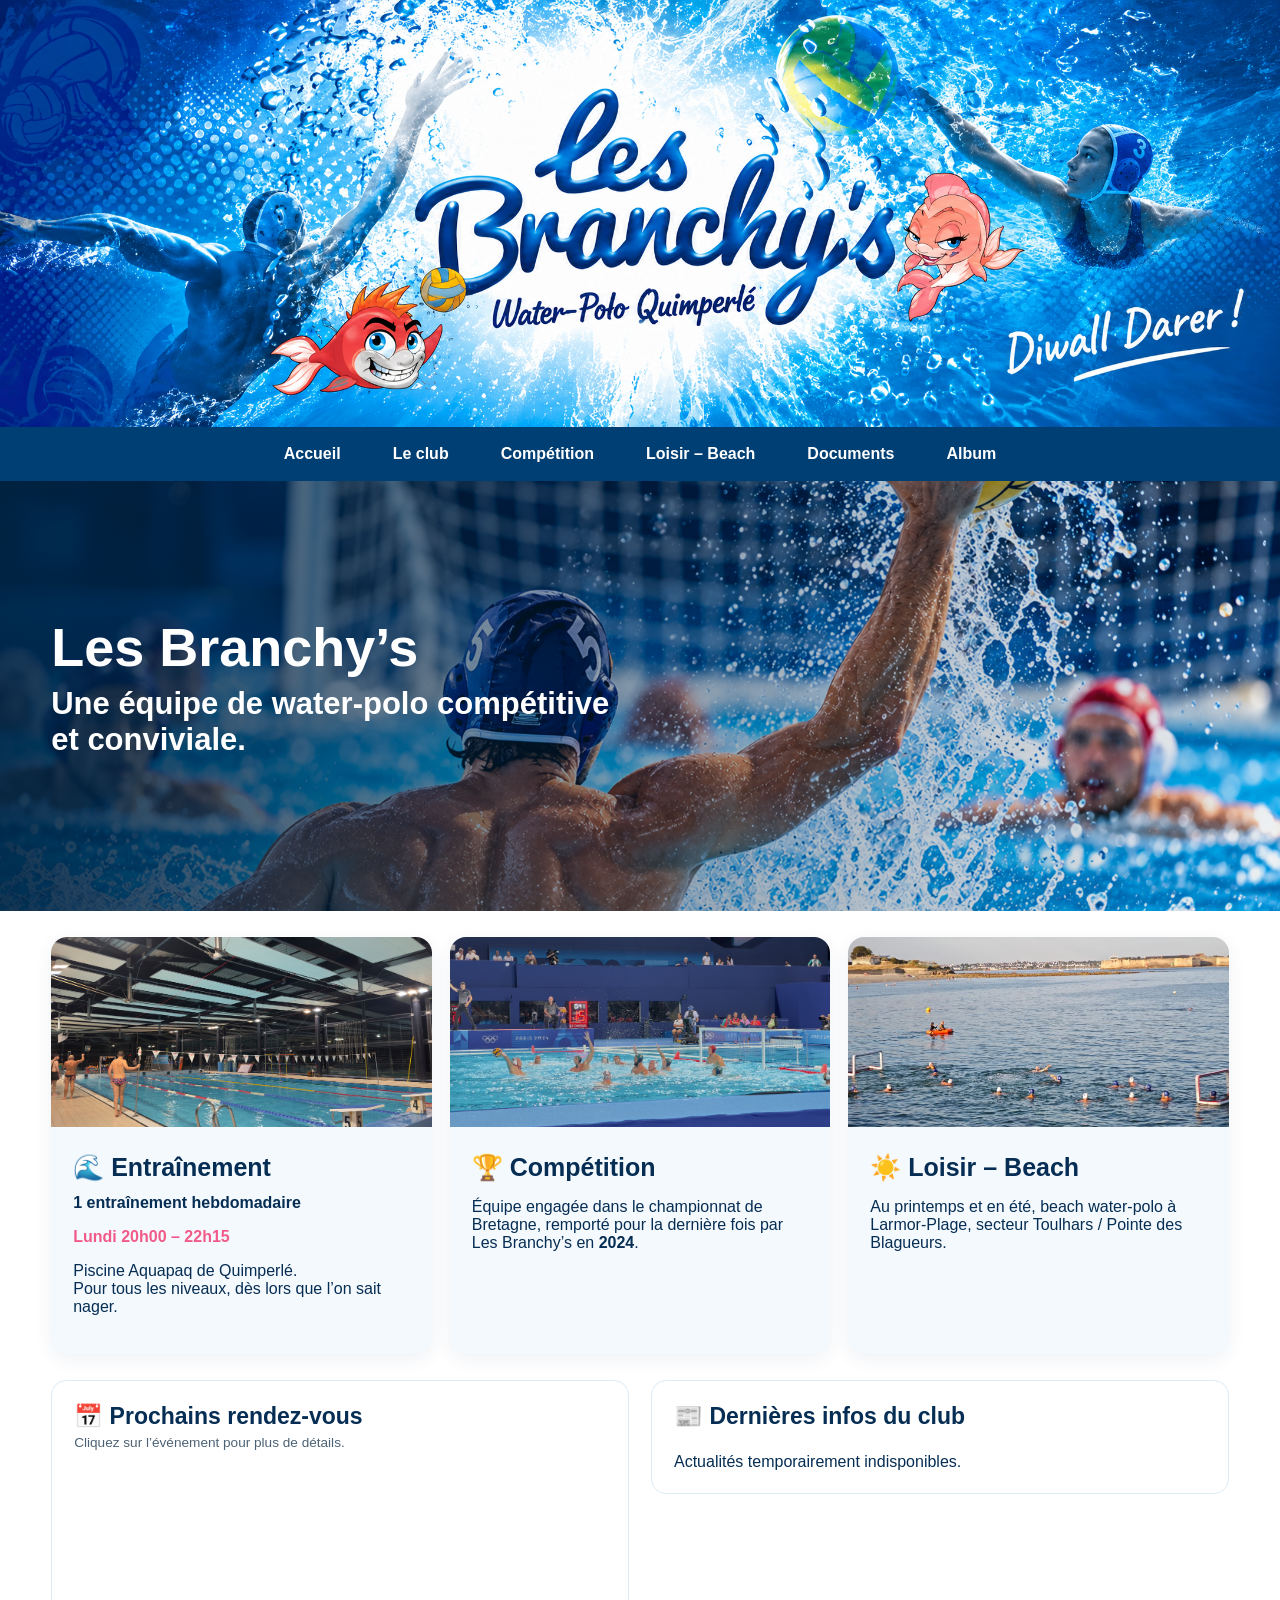
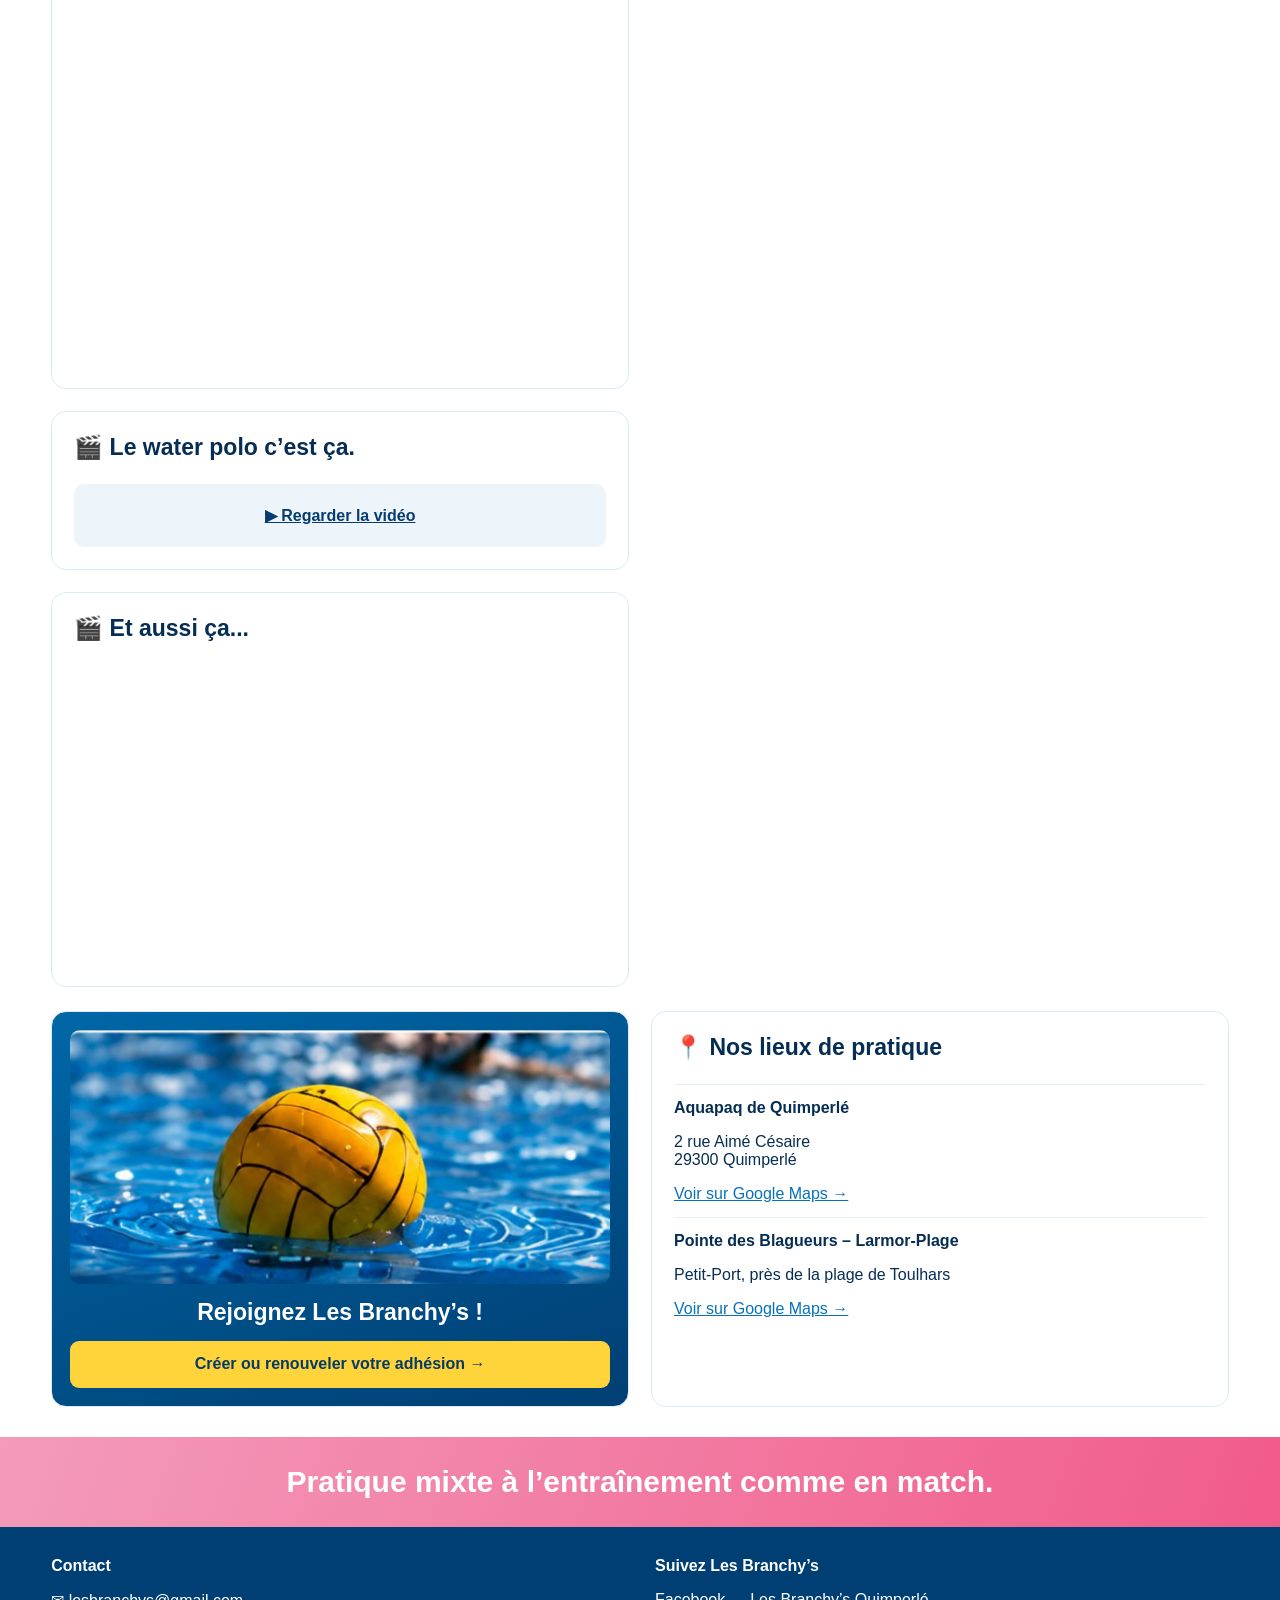
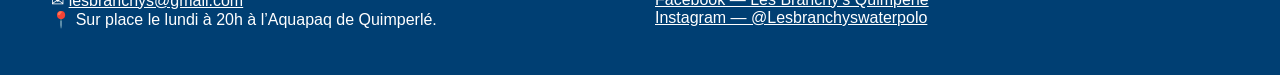
==== commit d3235a2d: "Accueil : renommer les deux rubriques vidéo" ====
--- a/index.html
+++ b/index.html
@@ -42,6 +42,10 @@
 .branchys-join-compact img{width:100%;height:165px;object-fit:cover;object-position:center;border-radius:10px}
 .branchys-join-compact .btn{display:inline-block;font-size:1rem;padding:13px 16px;line-height:1.3;white-space:normal;margin-top:auto}
 @media(max-width:750px){.branchys-home-bottom{grid-template-columns:minmax(0,1fr)}.branchys-join-compact{width:100%;min-width:0}}
+/* La vignette compétition est cliquable dans sa totalité, sans changer la mise en page. */
+.branchys-competition-link{display:block;height:100%;color:inherit;text-decoration:none}
+.branchys-competition-link:hover h3,.branchys-competition-link:focus-visible h3{color:#a62672}
+.branchys-competition-link:focus-visible{outline:3px solid #f15b8a;outline-offset:-3px;border-radius:16px}
 </style>
 <meta content="website" property="og:type"/>
 <meta content="fr_FR" property="og:locale"/>
@@ -54,7 +58,7 @@
 <meta content="summary_large_image" name="twitter:card"/>
 </head>
 <body>
-<div class="banner"><img alt="Les Branchy’s Water-Polo Quimperlé, Diwall Darer !" src="bandeau.png?v=8"/></div>
+<div class="banner"><img alt="Les Branchy’s Water-Polo Quimperlé, Diwall Darer !" src="bandeau.png?v=8" decoding="async"/></div>
 <div class="top">
   <div class="menu" onclick="menu()">☰ Menu</div>
   <nav class="nav">
@@ -62,18 +66,18 @@
     <a href="loisir-beach.html">Loisir – Beach</a><a href="documents.html">Documents</a><a href="album.html">Album</a>
   </nav>
 </div>
-<section class="hero"><img alt="Joueur de water-polo tenant un ballon jaune" class="hero-photo" src="waterpolo-hero.png?v=8"/>
+<section class="hero"><img alt="Joueur de water-polo tenant un ballon jaune" class="hero-photo" src="waterpolo-hero.png?v=8" decoding="async" fetchpriority="high"/>
   <div class="inner"><h1>Les Branchy’s</h1><h2>Une équipe de water-polo compétitive et conviviale.</h2></div>
 </section>
 <main class="wrap">
 <section class="cards">
-  <article class="card"><img src="aquapaq.jpg?v=2"/><div class="txt"><h3>🌊 Entraînement</h3><b>1 entraînement hebdomadaire</b>
+  <article class="card"><img src="aquapaq.jpg?v=2" alt="Piscine Aquapaq" loading="lazy" decoding="async"/><div class="txt"><h3>🌊 Entraînement</h3><b>1 entraînement hebdomadaire</b>
     <p class="pink">Lundi 20h00 – 22h15</p><p>Piscine Aquapaq de Quimperlé.<br/>Pour tous les niveaux, dès lors que l’on sait nager.</p>
   </div></article>
-  <article class="card"><img src="competition.jpg"/><div class="txt"><h3>🏆 Compétition</h3>
+  <article class="card branchys-competition-card"><a href="competition.html" class="branchys-competition-link" aria-label="Voir la page Compétition et le classement du championnat"><img src="competition.jpg" alt="L’équipe des Branchy’s en compétition" loading="lazy" decoding="async"/><div class="txt"><h3>🏆 Compétition</h3>
     <p>Équipe engagée dans le championnat de Bretagne, remporté pour la dernière fois par Les Branchy’s en <b>2024</b>.</p>
-  </div></article>
-  <article class="card"><img src="plage.jpg"/><div class="txt"><h3>☀️ Loisir – Beach</h3>
+  </div></a></article>
+  <article class="card"><img src="plage.jpg" alt="Beach water-polo à Larmor-Plage" loading="lazy" decoding="async"/><div class="txt"><h3>☀️ Loisir – Beach</h3>
     <p>Au printemps et en été, beach water-polo à Larmor-Plage, secteur Toulhars / Pointe des Blagueurs.</p>
   </div></article>
 </section>
@@ -83,12 +87,12 @@
       <div class="branchys-calendar-heading"><h3>📅 Prochains rendez-vous</h3>
         <span class="branchys-calendar-hint">Cliquez sur l’événement pour plus de détails.</span>
       </div>
-      <iframe frameborder="0" scrolling="no" src="https://calendar.google.com/calendar/embed?src=cc6bb957d49f43c513a19305d1d5841eb3490ba3ffa5522769a342008bbf7cd6%40group.calendar.google.com&amp;src=lesbranchyswaterpolo%40gmail.com&amp;src=8979f59ed04fa400fa4c501b116ac95189510b73162f3433ba247147668f9b33%40group.calendar.google.com&amp;ctz=Europe%2FParis&amp;mode=AGENDA" style="border:0;width:100%;height:500px;" title="Calendrier des Branchys"></iframe>
-    </div>
-    <div class="panel branchys-video"><h3>🎬 Le water-polo, c’est aussi ça…</h3>
+      <iframe frameborder="0" scrolling="no" src="https://calendar.google.com/calendar/embed?src=cc6bb957d49f43c513a19305d1d5841eb3490ba3ffa5522769a342008bbf7cd6%40group.calendar.google.com&amp;src=lesbranchyswaterpolo%40gmail.com&amp;src=8979f59ed04fa400fa4c501b116ac95189510b73162f3433ba247147668f9b33%40group.calendar.google.com&amp;ctz=Europe%2FParis&amp;mode=AGENDA" style="border:0;width:100%;height:500px;" loading="lazy" title="Calendrier des Branchys"></iframe>
+    </div>
+    <div class="panel branchys-video"><h3>🎬 Le water polo c’est ça.</h3>
       <div id="branchys-video-content" aria-live="polite">Vidéo à venir.</div>
     </div>
-    <div class="panel branchys-video"><h3>🎬 Et ça…</h3>
+    <div class="panel branchys-video"><h3>🎬 Et aussi ça...</h3>
       <div id="branchys-video-content-2" aria-live="polite">Vidéo à venir.</div>
     </div>
   </div>
@@ -98,7 +102,7 @@
 </section>
 <section aria-label="Adhésion et lieux de pratique" class="branchys-home-grid branchys-home-bottom">
   <div class="panel join branchys-join-compact">
-    <img alt="Ballon de water-polo" src="branchys-ballon-compact.jpg" style="display:block;width:100%;height:auto;border-radius:10px;"/>
+    <img alt="Ballon de water-polo" src="branchys-ballon-compact.jpg" loading="lazy" decoding="async" style="display:block;width:100%;height:auto;border-radius:10px;"/>
     <h3>Rejoignez Les Branchy’s !</h3>
     <a class="btn" href="https://www.helloasso.com/associations/les-branchy-s/adhesions/les-branch-ys-adhesion-2026" rel="noopener noreferrer" target="_blank">Créer ou renouveler votre adhésion →</a>
   </div>
@@ -121,81 +125,84 @@
 </div></footer>
 <script src="app.js"></script>
 <script>
-/* Actualités du club : Google Sheets CSV et formatage Markdown léger (gras, italique, titres, listes). */
-(function(){
-  const csvUrl = "https://docs.google.com/spreadsheets/d/e/2PACX-1vT_cZ9el5erP-Glz84jZu7HOMi7G7jpP3VQK6KBHG9PSjyFvju4r_BSxWr7MssyIRYAQWq7N_3bVdvf/pub?gid=0&single=true&output=csv";
-  const box=document.getElementById('branchys-actualites');
-  if(!box)return;
-  function parseCSV(s){
-    s=s.replace(/^\uFEFF/,'');const rows=[];let row=[],cell='',quoted=false;
-    for(let i=0;i<s.length;i++){
-      const c=s[i];
-      if(c==='"'){if(quoted&&s[i+1]==='"'){cell+='"';i++;}else quoted=!quoted;}
-      else if(c===','&&!quoted){row.push(cell);cell='';}
-      else if((c==='\n'||c==='\r')&&!quoted){if(c==='\r'&&s[i+1]==='\n')i++;row.push(cell);if(row.some(x=>x.trim()))rows.push(row);row=[];cell='';}
-      else cell+=c;
-    }
-    row.push(cell);if(row.some(x=>x.trim()))rows.push(row);return rows;
+/* Les Branchy's — mise en forme réelle de Google Sheets (via Apps Script).
+   Après déploiement du Code.gs, remplacer uniquement l'URL ci-dessous.
+   Ne pas modifier le code HTML des vidéos ni du calendrier. */
+(function () {
+  'use strict';
+  const APPS_SCRIPT_URL = 'https://script.google.com/macros/s/AKfycbyzcbkg5ScNzSc2_zrZTDjazWANryJluVjCwoP0Hw37nyQfIYMxAlHgBldJVa-vljsYZA/exec';
+  if (!/^https:\/\/script\.google\.com\/macros\/s\/[^/]+\/exec(?:\?.*)?$/.test(APPS_SCRIPT_URL)) {
+    console.warn('Actualités enrichies : renseigner APPS_SCRIPT_URL dans actualites-rich.js');
+    return; // Le système CSV existant continue à fonctionner sans mise en forme.
   }
-  function dateValue(s){
-    const m=String(s).trim().match(/^(\d{1,2})[\/.-](\d{1,2})[\/.-](\d{4})$/);
-    if(m)return new Date(+m[3],+m[2]-1,+m[1]).getTime();
-    const t=Date.parse(s);return Number.isNaN(t)?0:t;
+  const box = document.getElementById('branchys-actualites');
+  if (!box) return;
+  const observer = new MutationObserver(() => {
+    // Si l'ancien chargement CSV arrive après nous, restaurer l'affichage enrichi.
+    if (latestItems) render(latestItems);
+  });
+  let latestItems = null;
+
+  function dateValue(s) {
+    const input = String(s || '').trim();
+    const m = input.match(/^(\d{1,2})[\/.-](\d{1,2})[\/.-](\d{2}|\d{4})$/);
+    if (m) {
+      const day = Number(m[1]), month = Number(m[2]);
+      let year = Number(m[3]);
+      if (m[3].length === 2) year += year < 70 ? 2000 : 1900;
+      const date = new Date(year, month - 1, day);
+      return date.getFullYear() === year && date.getMonth() === month - 1 && date.getDate() === day ? date.getTime() : 0;
+    }
+    const n = Date.parse(input); return Number.isNaN(n) ? 0 : n;
   }
-  /* Ne jamais injecter les données de Sheets en innerHTML : le texte reste sécurisé. */
-  function inlineText(element,txt){
-    const tokens=/(\*\*[^*\n]+\*\*|__[^_\n]+__|\*[^*\n]+\*|_[^_\n]+_|`[^`\n]+`)/g;
-    let last=0;let m;
-    while((m=tokens.exec(txt))!==null){
-      if(m.index>last)element.append(document.createTextNode(txt.slice(last,m.index)));
-      const token=m[0],isBold=token.startsWith('**')||token.startsWith('__');
-      const isCode=token.startsWith('`');
-      const el=document.createElement(isBold?'strong':isCode?'code':'em');
-      el.textContent=token.slice(isBold?2:1,isBold?-2:-1);
-      element.append(el);last=tokens.lastIndex;
-    }
-    if(last<txt.length)element.append(document.createTextNode(txt.slice(last)));
+  function render(items) {
+    observer.disconnect();
+    box.replaceChildren();
+    const ordered = [...items].sort((a,b) => dateValue(b.date) - dateValue(a.date) || b.order - a.order).slice(0, 5);
+    if (!ordered.length) box.textContent = 'Les prochaines informations du club seront publiées ici.';
+    ordered.forEach(item => {
+      const article = document.createElement('article');
+      article.className = 'branchys-news-entry';
+      if (item.date) {
+        const date = document.createElement('div'); date.className = 'branchys-news-date';
+        date.textContent = item.date; article.append(date);
+      }
+      if (item.title) {
+        const title = document.createElement('h4'); title.className = 'branchys-news-title';
+        title.textContent = item.title; article.append(title);
+      }
+      const para = document.createElement('div'); para.className = 'branchys-news-text';
+      para.style.whiteSpace = 'pre-wrap';
+      (item.runs || []).forEach(part => {
+        const span = document.createElement('span');
+        span.textContent = part.text || ''; // Utilise textContent : aucun HTML exécuté.
+        if (part.bold) span.style.fontWeight = '700';
+        if (part.italic) span.style.fontStyle = 'italic';
+        if (part.underline) span.style.textDecoration = 'underline';
+        const size = Number(part.fontSize);
+        if (Number.isFinite(size) && size >= 8 && size <= 28) {
+          span.style.fontSize = size + 'pt';
+        }
+        para.append(span);
+      });
+      article.append(para); box.append(article);
+    });
+    observer.observe(box, {childList:true});
   }
-  function formattedBody(node,body){
-    const lines=String(body).replace(/\r\n?/g,'\n').split('\n');
-    let para=null,list=null;
-    for(const line of lines){
-      const trimmed=line.trim();
-      if(!trimmed){para=null;list=null;continue;}
-      if(/^([-*_]\s*){3,}$/.test(trimmed)){node.append(document.createElement('hr'));para=null;list=null;continue;}
-      const heading=trimmed.match(/^(#{1,3})\s+(.+)$/);
-      if(heading){
-        const h=document.createElement(heading[1].length===1?'h4':heading[1].length===2?'h5':'h6');
-        inlineText(h,heading[2]);node.append(h);para=null;list=null;continue;
-      }
-      const bullet=trimmed.match(/^[-*+]\s+(.+)$/);
-      if(bullet){
-        if(!list){list=document.createElement('ul');node.append(list);}
-        const li=document.createElement('li');inlineText(li,bullet[1]);list.append(li);para=null;continue;
-      }
-      list=null;
-      if(!para){para=document.createElement('p');node.append(para);}else para.append(document.createElement('br'));
-      inlineText(para,line);
-    }
-  }
-  fetch(csvUrl,{cache:'no-store'}).then(r=>{if(!r.ok)throw Error('HTTP '+r.status);return r.text()}).then(csv=>{
-    const rows=parseCSV(csv);if(!rows.length)throw Error('Feuille vide');
-    const headers=rows.shift().map(h=>h.trim().toLowerCase());
-    const find=(key)=>headers.findIndex(h=>h.normalize('NFD').replace(/[\u0300-\u036f]/g,'')===key);
-    const di=find('date'),ti=find('titre'),xi=find('texte');
-    if(di<0||ti<0||xi<0)throw Error('Colonnes Date, Titre, Texte manquantes');
-    const items=rows.map(r=>({date:(r[di]||'').trim(),title:(r[ti]||'').trim(),body:(r[xi]||'').trim()})).filter(x=>x.title||x.body).sort((a,b)=>dateValue(b.date)-dateValue(a.date)).slice(0,5);
-    box.replaceChildren();
-    if(!items.length){box.textContent='Les prochaines informations du club seront publiées ici.';return;}
-    for(const item of items){
-      const article=document.createElement('article');article.className='branchys-news-entry';
-      if(item.date){const d=document.createElement('div');d.className='branchys-news-date';d.textContent=item.date;article.append(d);}
-      if(item.title){const t=document.createElement('h4');t.className='branchys-news-title';t.textContent=item.title;article.append(t);}
-      if(item.body){const b=document.createElement('div');b.className='branchys-news-text';formattedBody(b,item.body);article.append(b);}
-      box.append(article);
-    }
-  }).catch(err=>{console.warn('Actualités Branchys:',err);box.textContent='Actualités temporairement indisponibles.';});
+  window.branchysRichNews = function (payload) {
+    if (!payload || !Array.isArray(payload.items)) {
+      console.warn('Actualités enrichies : réponse invalide', payload);
+      return; // On conserve les actus existantes en CSV.
+    }
+    latestItems = payload.items;
+    render(latestItems);
+  };
+  const script = document.createElement('script');
+  script.src = APPS_SCRIPT_URL + (APPS_SCRIPT_URL.includes('?') ? '&' : '?') + 'ts=' + Date.now();
+  script.onerror = () => { console.warn('Actualités enrichies : impossible de joindre Apps Script'); if(!latestItems) box.textContent='Actualités temporairement indisponibles.'; };
+  document.head.append(script);
 })();
+
 </script>
 <script>
 /* La vidéo affichée se change dans le fichier video-du-moment.json sur GitHub. */
